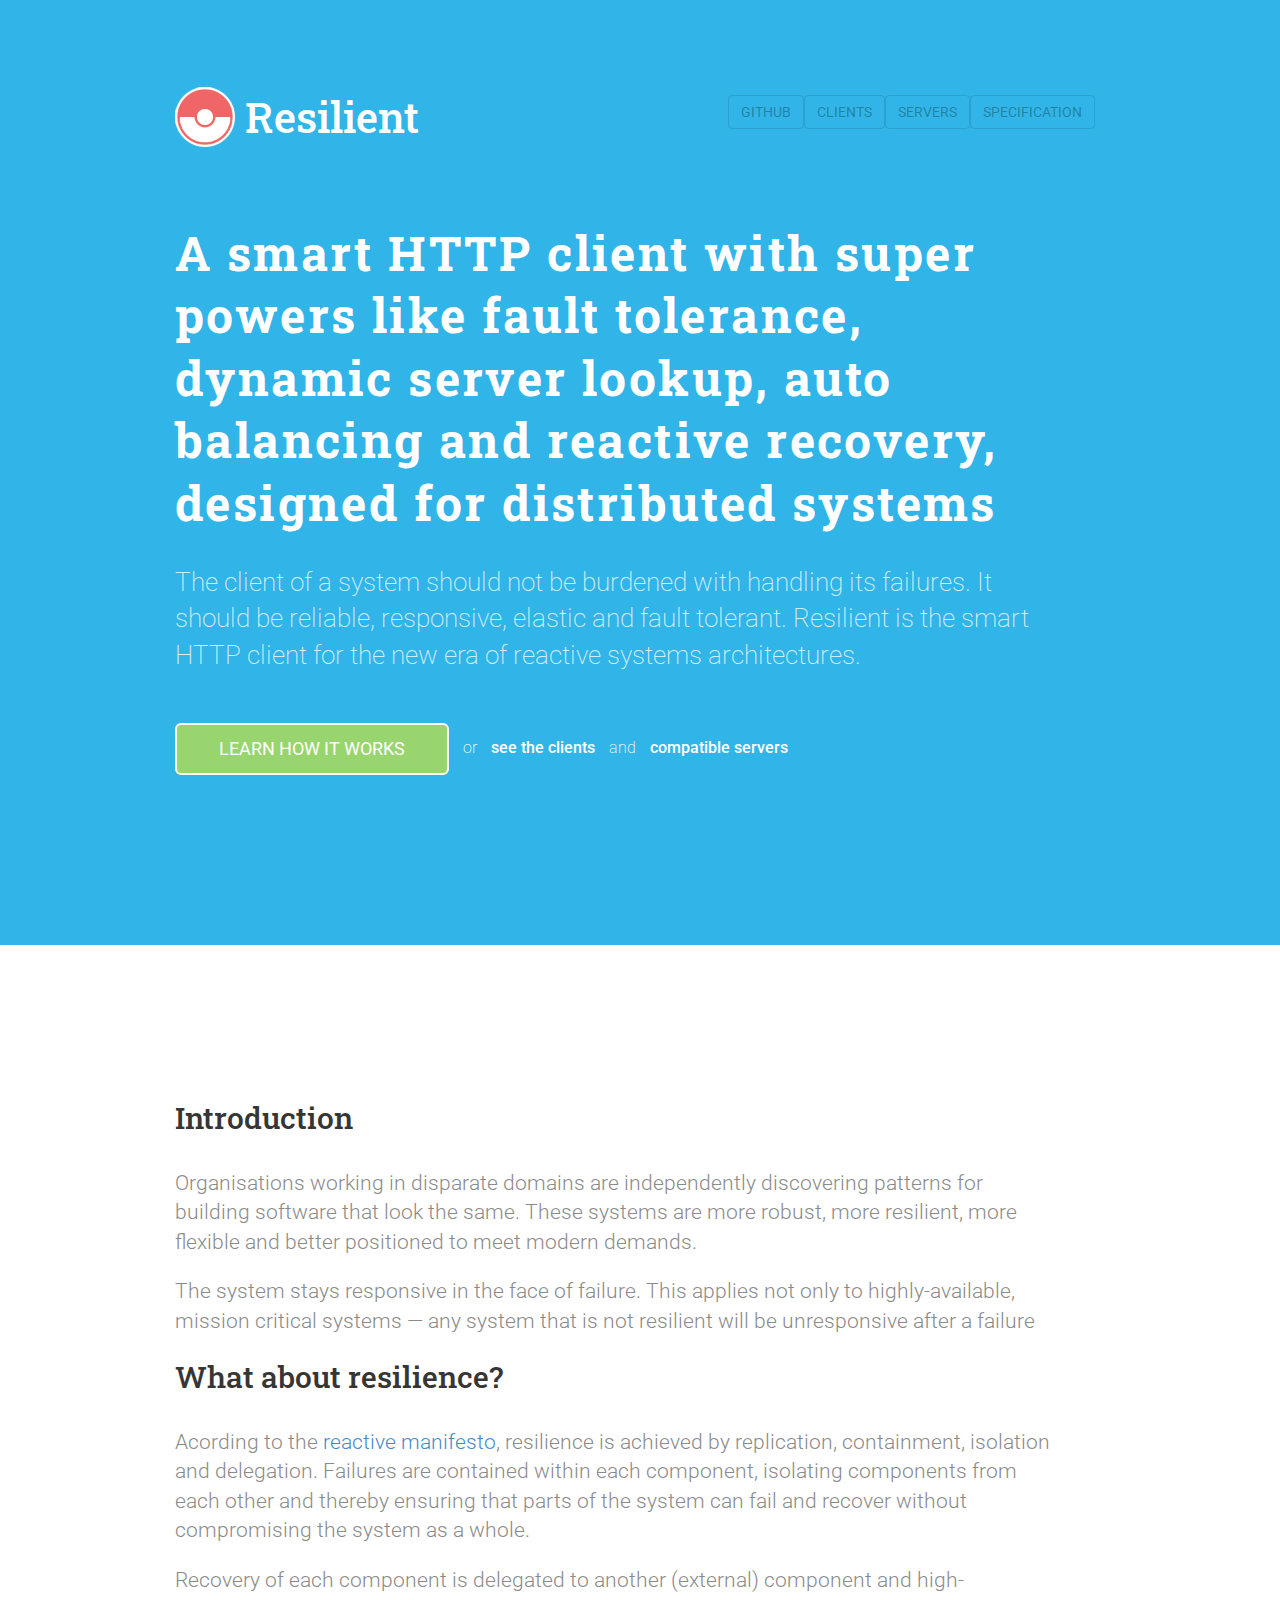
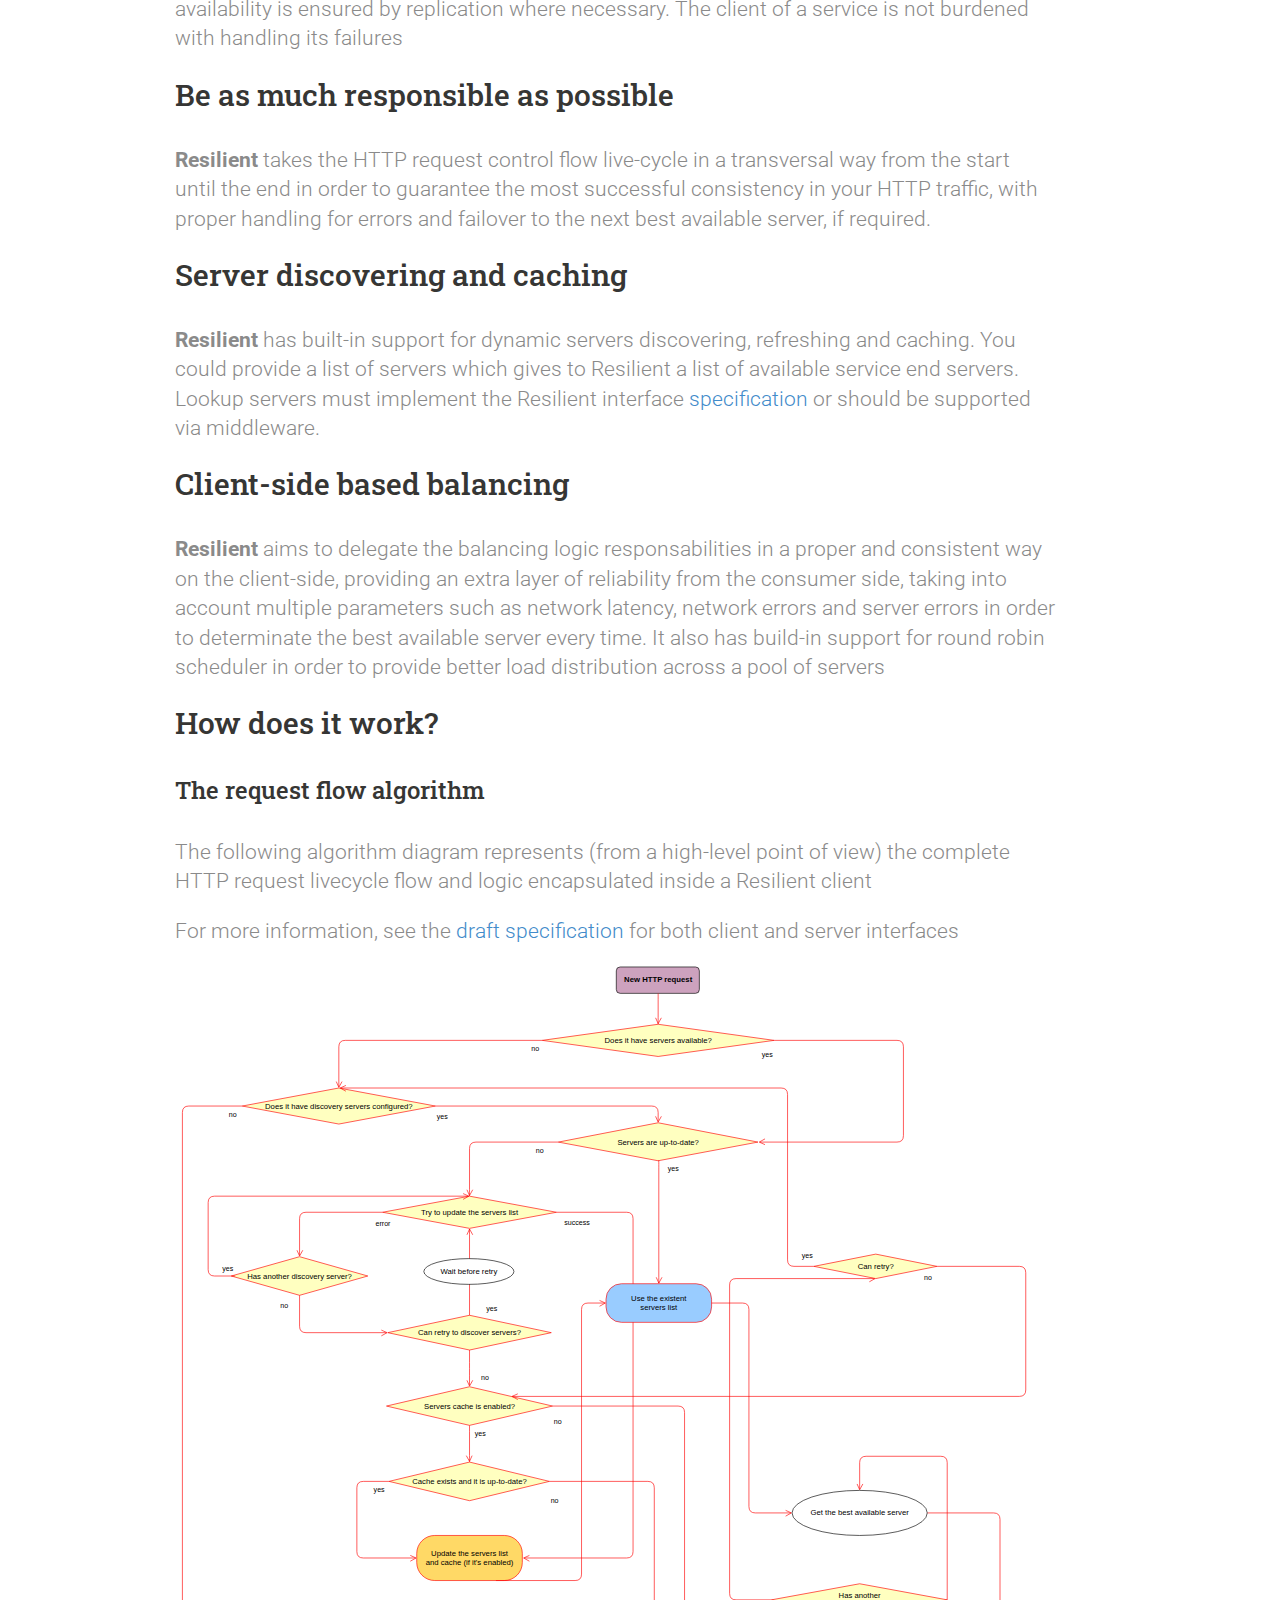
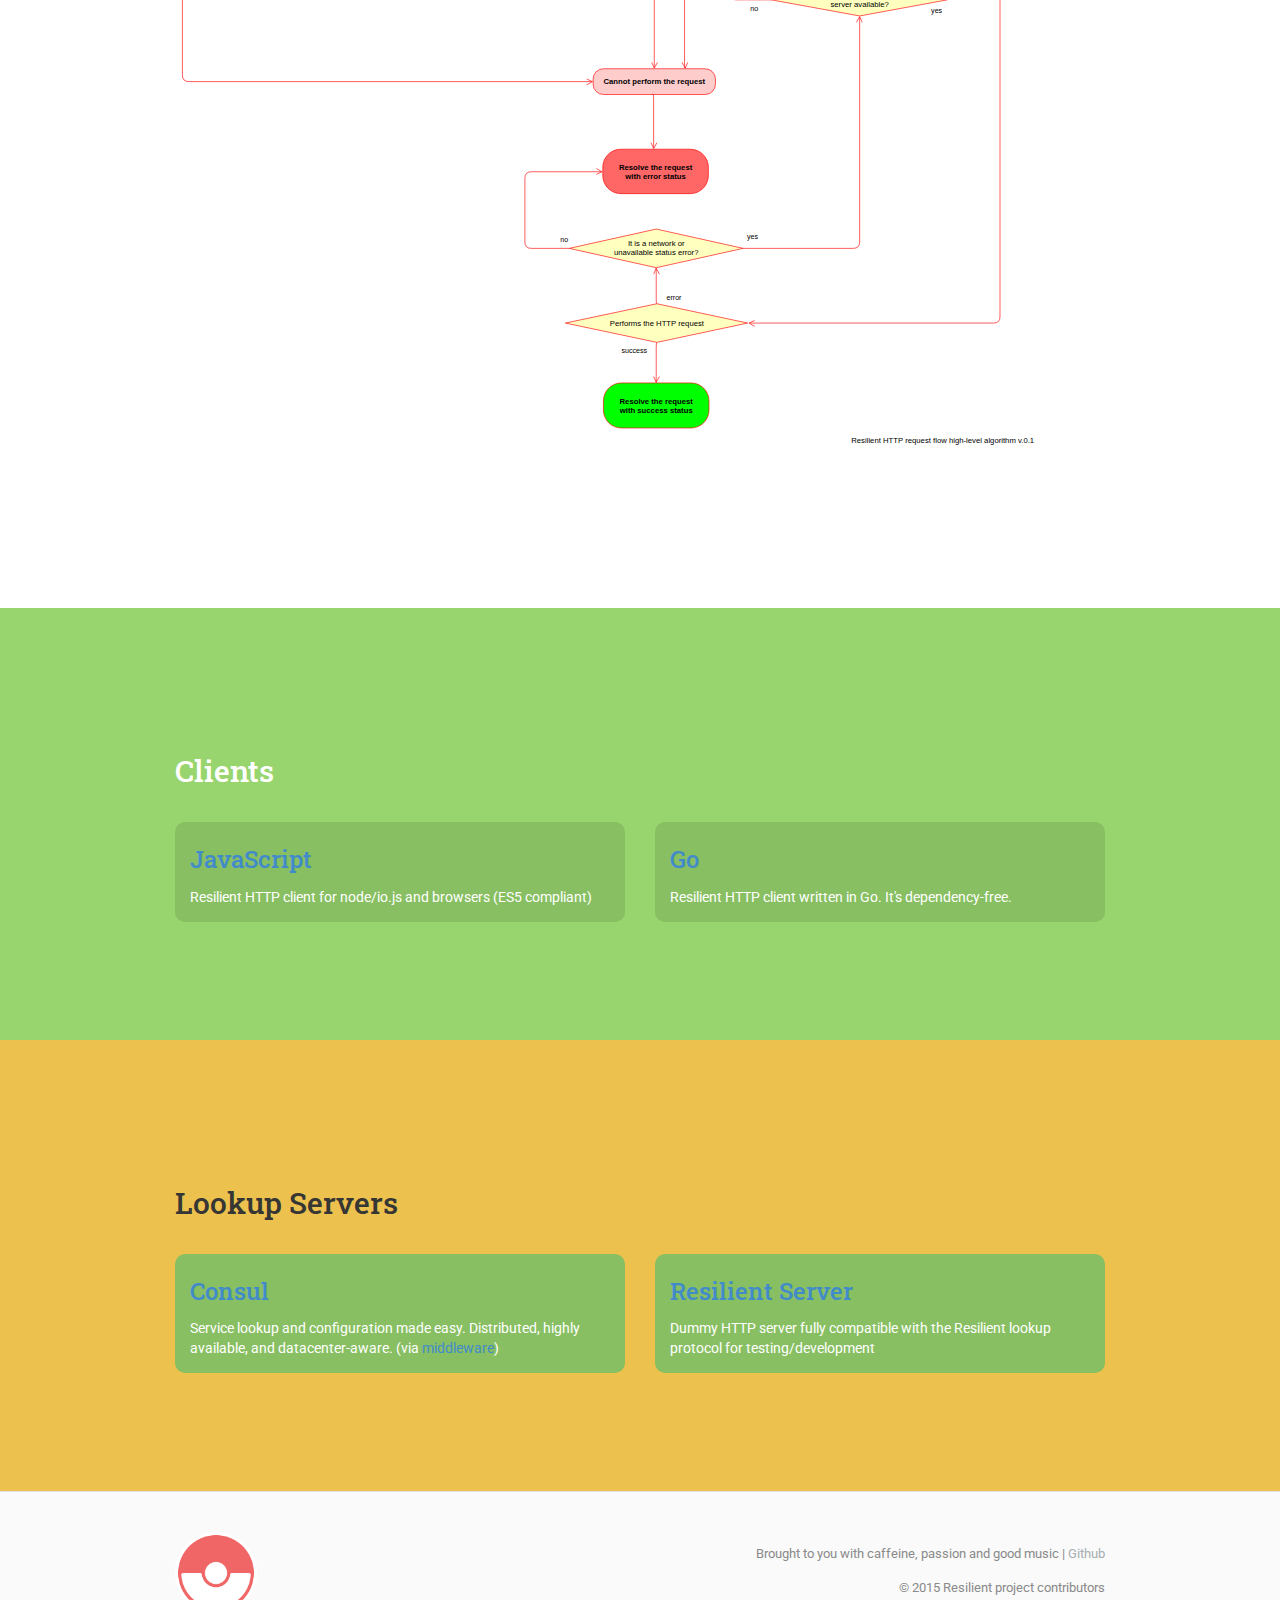
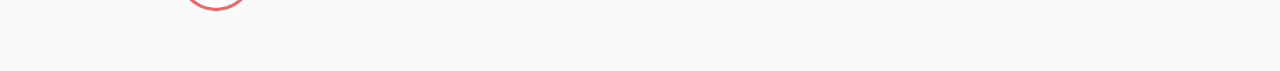
==== index.html @ d4c934bb "refactor(clients): description" ====
<!DOCTYPE html>
<html lang="en">
<head>
    <meta http-equiv="Content-Type" content="text/html; charset=UTF-8">
    <meta charset="utf-8">
    <meta name="viewport" content="width=device-width, initial-scale=1.0">
    <meta name="description" content="Poliglot, fault tolerant, balance and configurable HTTP client for distributed and reactive systems">
    <meta name="keywords" content="http, protocol, resilient, reactive, elastic, reactive, distributed, balanced, balancer">
    <meta name="robots" content="noindex, nofollow">
    <link rel="shortcut icon" href="images/favicon.ico" type="image/x-icon">
    <link rel="icon" href="images/favicon.ico" type="image/x-icon">
    <title>Resilient HTTP - The fault tolerant HTTP client for reactive systems</title>
    <link href="https://maxcdn.bootstrapcdn.com/bootstrap/3.2.0/css/bootstrap.min.css" rel="stylesheet">
    <link href="/styles/normalize.css" rel="stylesheet">
    <link href="/styles/custom.css" rel="stylesheet">
    <link href="/styles/main.css" rel="stylesheet" media="screen">
    <link href="http://netdna.bootstrapcdn.com/font-awesome/4.0.3/css/font-awesome.css" rel="stylesheet">
    <!--[if IE]>
    <meta http-equiv='X-UA-Compatible' content='IE=edge,chrome=1'>
    <![endif]-->
    <!--[if lt IE 9]><script src="https://oss.maxcdn.com/libs/html5shiv/3.7.0/html5shiv.js"></script><script src="https://oss.maxcdn.com/libs/respond.js/1.4.2/respond.min.js"></script><![endif]-->
    <script>
      (function(i,s,o,g,r,a,m){i['GoogleAnalyticsObject']=r;i[r]=i[r]||function(){
      (i[r].q=i[r].q||[]).push(arguments)},i[r].l=1*new Date();a=s.createElement(o),
      m=s.getElementsByTagName(o)[0];a.async=1;a.src=g;m.parentNode.insertBefore(a,m)
      })(window,document,'script','//www.google-analytics.com/analytics.js','ga');
      ga('create', 'UA-62540791-1', 'auto');
      ga('send', 'pageview');
    </script>
</head>
<body>
    <div class="navbar navbar-default navbar-static-top">
        <div class="container">
            <div>
                <h1><a class="navbar-brand navbar-logo navbar-left" href="/">Resilient</a></h1>
            </div>
            <div>
            <a class="btn navbar-btn navbar-btn-custom navbar-right" href="https://github.com/resilient-http/spec">Specification</a>
            <a class="btn navbar-btn navbar-btn-custom navbar-right" href="#servers">Servers</a>
            <a class="btn navbar-btn navbar-btn-custom navbar-right" href="#clients">Clients</a>
            <a class="btn navbar-btn navbar-btn-custom navbar-right" href="https://github.com/resilient-http">Github</a>
        </div>
    </div>
    <div class="jumbotron">
        <div class="container">
            <div class="row">
                <div class="col-lg-12">
                    <div class="jumbotron-content" style="opacity: 1;">
                        <h1 style="top: 1px;">A smart HTTP client with super powers like fault tolerance, dynamic server lookup, auto balancing and reactive recovery, designed for distributed systems</h1>
                        <p class="lead">
                            The client of a system should not be burdened with handling its failures.
                            It should be reliable, responsive, elastic and fault tolerant. 
                            Resilient is the smart HTTP client for the new era of reactive systems architectures.
                        </p>
                        <p>
                            <a class="btn btn-custom btn-lg" href="#introduction" role="button">Learn how it works</a>
                            <span class="invite-me-cta">or <a href="#clients">see the clients</a></span>
                            <span class="invite-me-cta">and <a href="#servers">compatible servers</a>
                            </span>
                        </p>
                    </div>
                </div>
            </div>
        </div>
    </div>
    <div id="about">
        <div class="container" id="introduction">
            <h2 class="headline">Introduction</h2>
            <p class="lead lead-custom">Organisations working in disparate domains are independently discovering patterns
            for building software that look the same.
            These systems are more robust, more resilient, more flexible and better positioned to meet modern demands.
            </p>
            <p class="lead lead-custom">The system stays responsive in the face of failure.
            This applies not only to highly-available, mission critical systems — any system that is not resilient will be unresponsive after a failure</p>

            <h2 class="headline">What about resilience?</h2>
            <p class="lead lead-custom">
                Acording to the <a href="http://reactivemanifesto.org">reactive manifesto</a>, resilience is achieved by replication, containment, isolation and delegation. 
                Failures are contained within each component, isolating components from each other
                and thereby ensuring that parts of the system can fail and recover without
                compromising the system as a whole.
            </p>
            <p class="lead lead-custom">
                Recovery of each component is delegated to another (external)
                component and high-availability is ensured by replication where necessary.
                The client of a service is not burdened with handling its failures
            </p>            

            <h2 class="headline">Be as much responsible as possible</h2>
            <p class="lead lead-custom">
                <b>Resilient</b> takes the HTTP request control flow live-cycle in a transversal way 
                from the start until the end in order to guarantee the most successful
                consistency in your HTTP traffic, with proper handling for errors 
                and failover to the next best available server, if required.
            </p>

            <h2 class="headline">Server discovering and caching</h2>
            <p class="lead lead-custom">
                <b>Resilient</b> has built-in support for dynamic servers discovering, refreshing and caching.
                You could provide a list of servers which gives to Resilient a list of available service end servers.
                Lookup servers must implement the Resilient interface <a href="https://github.com/resilient-http/spec">specification</a>
                or should be supported via middleware.
            </p>

            <h2 class="headline">Client-side based balancing</h2>
            <p class="lead lead-custom">
                <b>Resilient</b> aims to delegate the balancing logic responsabilities 
                in a proper and consistent way on the client-side, providing an extra layer of reliability 
                from the consumer side, taking into account multiple parameters such as network latency, network errors and server errors 
                in order to determinate the best available server every time. It also has build-in support
                for round robin scheduler in order to provide better load distribution across a pool of servers
            </p>
    
            <!--
            <h2 class="headline">Polyglot</h2>
            <p class="lead lead-custom">
                <b>Resilient</b> wants to become a multi-language HTTP client.
                There are plans to port the JavaScript client implementation to multiple languages such as Python, Ruby, Go, Clojure... in a near future, after the client specification have more madurity
            </p>
            -->
            
            <h2 class="headline">How does it work?</h2>
            
            <h3 class="headline">The request flow algorithm</h3>
            
            <p class="lead lead-custom">The following algorithm diagram represents (from a high-level point of view) the complete HTTP request livecycle flow and logic encapsulated inside a Resilient client</p>

            <p class="lead lead-custom">For more information, see the <a href="https://github.com/resilient-http/spec">draft specification</a> for both client and server interfaces</p>

   	        <a href="/images/algorithm.svg"><img src="/images/algorithm.svg" width="900" /></a>
        </div>
    </div>
    <div class="testimonial-wrap" id="clients">
        <div class="container">
            <h2 class="headline">Clients</h2>
            <!--<p class="lead lead-custom">A list of Resilient multilanguage clients</p>-->
            <div class="row">
                <div class="col-sm-6 testimonial">
                    <div class="quote">
                        <h3><a href="https://github.com/resilient-http/resilient.js">JavaScript</a></h3>
                        <p>Resilient HTTP client for node/io.js and browsers (ES5 compliant)</p>
                    </div>
                </div>
                <div class="col-sm-6 testimonial">
                    <div class="quote">
                        <h3><a href="https://github.com/resilient-http/resilient.go">Go</a></h3>
                        <p>Resilient HTTP client written in Go. It's dependency-free.</p>
                    </div>
                </div>
            </div>
        </div>
    </div>
    <div class="servers-wrap" id="servers">
        <div id="" class="container">
            <h2 class="headline">Lookup Servers</h2>
            <div class="row">
                <div class="col-lg-6 testimonial">
                    <div class="quote">
                        <h3><a href="https://consul.io/">Consul</a></h3>
                        <p>Service lookup and configuration made easy. Distributed, highly available, and datacenter-aware.
                        (via <a href="https://github.com/h2non/resilient-consul">middleware</a>)</p>
                    </div>
                </div>
                <div class="col-lg-6 testimonial">
                    <div class="quote">
                        <h3><a href="https://github.com/h2non/resilient-server/">Resilient Server</a></h3>
                        <p>Dummy HTTP server fully compatible with the Resilient lookup protocol for testing/development</p>
                    </div>
                </div>
            </div>
        </div>
    </div>
    
    <div class="footer">
        <div class="container">
            <div class="row">
                <div class="col-sm-5">
                    <img class="footer-logo" src="/images/logo.png" alt="logo">
                </div>
                <div class="col-sm-6 col-sm-offset-1 col-md-offset-1">
                    <ul class="link-list" class="pull-right">
                        <li class="heading"></li>
                        <li>
                            <p class="pull-right">Brought to you with caffeine, passion and good music |
                            <a href="https://github.com/resilient-http" class="pull-right"><i class="fa fa-lg"></i> Github</a></p>
                        </li>
                        <li>
                            <p class="pull-right">© 2015 Resilient project contributors</p>
                        </li>
                    </ul>
                </div>
            </div>
        </div>
    </div>
    <script src="/scripts/jquery.min.js"></script>
    <script src="/scripts/jquery.localScroll.min.js"></script>
    <script src="/scripts/jquery.scrollTo.min.js"></script>
    <script src="/scripts/bootstrap.min.js"></script>
    <script src="/scripts/custom.js"></script>
</body>
</html>
---- styles/custom.css ----
*, *:before, *:after {
    -webkit-box-sizing: border-box;
    -moz-box-sizing: border-box;
    box-sizing: border-box;
}
html {
    height: 100%;
}
body {
    position: relative;
    margin: 0;
    padding-bottom: 0px;
    min-height: 100%;
}
footer {
    position: fixed;
    right: 0;
    bottom: 0;
    left: 0;
    padding: 1rem;
    color: #fff;
    border-top: 1px solid rgba(0, 0, 0, .2);
    background-color: #98d56e;
    text-align: center;
}
footer.coral {
    background-color: #ffc525;
}
footer a {
    color: #fff;
}
footer a:hover, footer a:focus, footer a:active {
    color: inherit;
}
.small-text {
  font-size: 12px;
}
---- styles/main.css ----
@import url(http://fonts.googleapis.com/css?family=Roboto:400,400italic,300,300italic,500italic,500|Roboto+Slab);
h1, h2, h3, h4, h5, h6 {
    color: #363634;
    font-family: 'Roboto Slab', serif;
    line-height: 1.4
}
body, p {
    color: #8a8a8a;
    font-family: Roboto, sans-serif
}
.btn, a {
    -webkit-transition: all .5s ease;
    transition: all .5s ease
}
.btn:focus, a:focus {
    outline: thin dotted
}
.lead {
    font-weight: 300
}
.headline {
    margin-top: 0;
    margin-bottom: 30px
}
.btn-custom {
    background-color: #98d56e;
    box-shadow: none;
    color: #fff;
    text-transform: uppercase
}
.btn-custom:active, .btn-custom:hover {
    box-shadow: none;
    background-color: #88bf62;
    border: 2px solid #fff;
    color: #fff
}
.navbar-btn-custom {
    background-color: transparent;
    box-shadow: none;
    border: 1px solid rgba(0, 0, 0, .1);
    color: rgba(0, 0, 0, .3);
    text-transform: uppercase;
    margin-right: 10px;
}
.navbar-btn-custom:active, .navbar-btn-custom:hover {
    box-shadow: none;
    background-color: transparent;
    border: 1px solid #fff;
    color: #fff
}
.jumbotron, .navbar {
    background: #31b4e7
}
.navbar {
    border-width: 0;
    margin-bottom: 0;
    padding-top: 67px;
    padding-bottom: 0px
}
.navbar-logo {
    width: 60px;
    height: 60px;
    margin-top: 0px;
    padding-left: 70px;
    padding-top: 20px;
    font-size: 42px;
    background: url(../images/logo-header.png) no-repeat;
}
.navbar a:focus, .navbar a:hover {
    text-decoration: none
}
.jumbotron {
    margin-bottom: 0;
    padding: 55px 0 155px
}
.headline, .jumbotron-content, .lead-custom {
    max-width: 880px
}
.jumbotron h1 {
    font-size: 48px;
    font-weight: 700;
    letter-spacing: .05em;
    line-height: 1.3;
    margin-bottom: 30px
}
.jumbotron .lead {
    color: rgba(255, 255, 255, .8);
    font-size: 26px;
    margin-bottom: 50px
}
.jumbotron p {
    color: #fff;
    font-size: 16px
}
.jumbotron .btn {
    border: 2px solid #fff;
    padding: 12px 42px
}
.invite-me-cta {
    padding-left: 10px
}
.invite-me-cta a {
    color: #fff;
    font-weight: 500;
    padding-left: 10px
}
#about {
    background-color: #fff;
    padding-top: 152px;
    padding-bottom: 152px
}
.features {
    margin-top: 30px
}
.features hr {
    width: 70%;
    border: 1px solid #ccc;
    clear: both;
    margin-right: 0;
    margin-left: 0
}
.feature {
    margin-top: 30px
}
.feature .fa {
    font-size: 40px;
    color: #ccc
}
.feature-one .fa {
    color: #31b4e7
}
.feature-two .fa {
    color: #ff864f
}
.feature-three .fa {
    color: #88bf62
}
.testimonial-wrap {
    padding-top: 142px;
    padding-bottom: 88px;
    background-color: #98d56e;
}
.servers-wrap {
    padding-top: 142px;
    padding-bottom: 88px;
    background-color: #EDC14E;
}
.testimonial-wrap .headline {
    color: #fff;
    margin-bottom: 30px
}
.quote {
  color: #fff;
  background: #88bf62;
  padding: 1px 15px 15px 15px;
  border-radius: 10px;
  margin-bottom: 30px;
}
.quote p {
    color: #fff;
    margin-bottom: 0
}
.cite {
    margin-left: 25px;
    margin-bottom: 80px
}
.cite .photo {
    background-color: #fff;
    border-radius: 100px;
    width: 60px;
    height: 60px;
    float: left;
    margin-right: 10px
}
.cite p {
    position: relative;
    top: 10px
}
.cite p:nth-child(2), .cite p:nth-child(3) {
    color: rgba(0, 0, 0, .3)
}
.cite p:nth-child(2) {
    font-size: 16px;
    font-weight: 600;
    font-family: 'Roboto Slab', serif;
    margin-bottom: 0
}
#invite-me {
    padding-top: 148px
}
.panel-signup {
    background-color: #f5f5f5;
    border-width: 0;
    -webkit-box-shadow: 0 1px 0 rgba(0, 0, 0, .15);
    box-shadow: 0 1px 0 rgba(0, 0, 0, .15);
    margin-top: 33px;
    margin-bottom: 0;
    padding: 52px;
    max-width: 620px
}
.panel-signup .panel-body {
    padding: 0;
    text-align: center
}
.panel-signup .panel-body h5 {
    margin-top: 0;
    margin-bottom: 30px;
    font-family: Roboto, sans-serif;
    font-size: 19px
}
.panel-signup .panel-body p {
    color: #9e9e97;
    font-size: 16px;
    font-style: italic;
    margin: 30px 0 0
}
.panel-signup .form-control:focus {
    border-color: #98d56e
}
.panel-signup .btn[type=submit], .panel-signup .form-control {
    max-width: 166px
}
.panel-signup .form-control {
    border-width: 2px;
    -webkit-box-shadow: none;
    -moz-box-shadow: none;
    box-shadow: none;
    margin-right: 10px
}
.panel-signup .btn[type=submit] {
    height: 46px
}
.panel-signup .btn-custom:active, .panel-signup .btn-custom:hover {
    border: 1px solid #88bf62
}
.footer {
    background-color: #fafafa;
    margin-top: 0px;
    padding-top: 40px;
    padding-bottom: 45px;
    border-top: 1px solid #e3e3e3;
    font-size: .95em
}
.footer a {
    color: #a6afb2
}
.footer a:hover {
    color: #969596;
    text-decoration: none
}
.link-list {
    list-style-type: none;
    line-height: 1.8;
    margin: 0 0 25px;
    padding: 0
}
.link-list .heading {
    font-weight: 700;
    margin-bottom: 10px
}
.link-list li {
    margin-bottom: 3px
}
.copyright {
    opacity: .8;
    font-size: .9em
}
.footer-logo {
    width: 82px;
    margin: -.05em 0 .95em 0
}
@media (min-width: 768px) {
    .navbar>.container .navbar-brand, .navbar>.container-fluid .navbar-brand {
        margin-left: 0
    }
}
@media (min-width: 768px) and (max-width: 768px) {
    .panel-signup .form-group {
        width: 33.3333%
    }
}
@media (max-width: 768px) {
    .navbar-right {
        float: right!important
    }
    .jumbotron {
        padding: 5px 0 80px
    }
    .jumbotron h1 {
        font-size: 32px;
        margin-bottom: 30px
    }
    .jumbotron .lead {
        font-size: 21px
    }
    .jumbotron p {
        font-size: 14px
    }
    .jumbotron .btn {
        padding: 9px 21px;
        font-size: 14px
    }
    .headline {
        font-size: 21px
    }
    #about {
        padding-top: 80px;
        padding-bottom: 80px
    }
    .testimonial-wrap {
        padding-top: 80px;
        padding-bottom: 10px
    }
    .cite .photo {
        width: 40px;
        height: 40px
    }
    .cite p {
        top: 0
    }
    .cite p:nth-child(2) {
        font-weight: 400
    }
    .cite p:nth-child(2), .cite p:nth-child(3) {
        font-size: 14px
    }
    #invite-me {
        padding-top: 80px
    }
    .panel-signup {
        margin-top: 33px;
        padding: 22px
    }
    .panel-signup .btn[type=submit], .panel-signup .form-control {
        max-width: 100%
    }
    .footer {
        margin-top: 80px
    }
}
@media (max-width: 480px) {
    .navbar {
        padding-top: 15px;
        padding-bottom: 15px
    }
    .jumbotron {
        padding: 5px 0 50px
    }
    .jumbotron h1 {
        font-size: 28px;
        margin-bottom: 25px
    }
    .jumbotron .lead {
        font-size: 17px;
        margin-bottom: 30px
    }
    .jumbotron .btn {
        padding: 9px;
        font-size: 14px
    }
    .headline {
        font-size: 21px;
        margin-bottom: 15px
    }
    #about {
        padding-top: 50px;
        padding-bottom: 50px
    }
    .features {
        margin-top: 0
    }
    .testimonial-wrap {
        padding-top: 50px;
        padding-bottom: 10px
    }
    .cite .photo {
        width: 40px;
        height: 40px
    }
    .cite p {
        top: 0
    }
    .cite p:nth-child(2) {
        font-weight: 400
    }
    .cite p:nth-child(2), .cite p:nth-child(3) {
        font-size: 14px
    }
    #invite-me {
        padding-top: 80px
    }
    .panel-signup {
        margin-top: 33px;
        padding: 22px
    }
    .panel-signup .btn[type=submit], .panel-signup .form-control {
        max-width: 100%
    }
    .footer {
        margin-top: 80px
    }
}
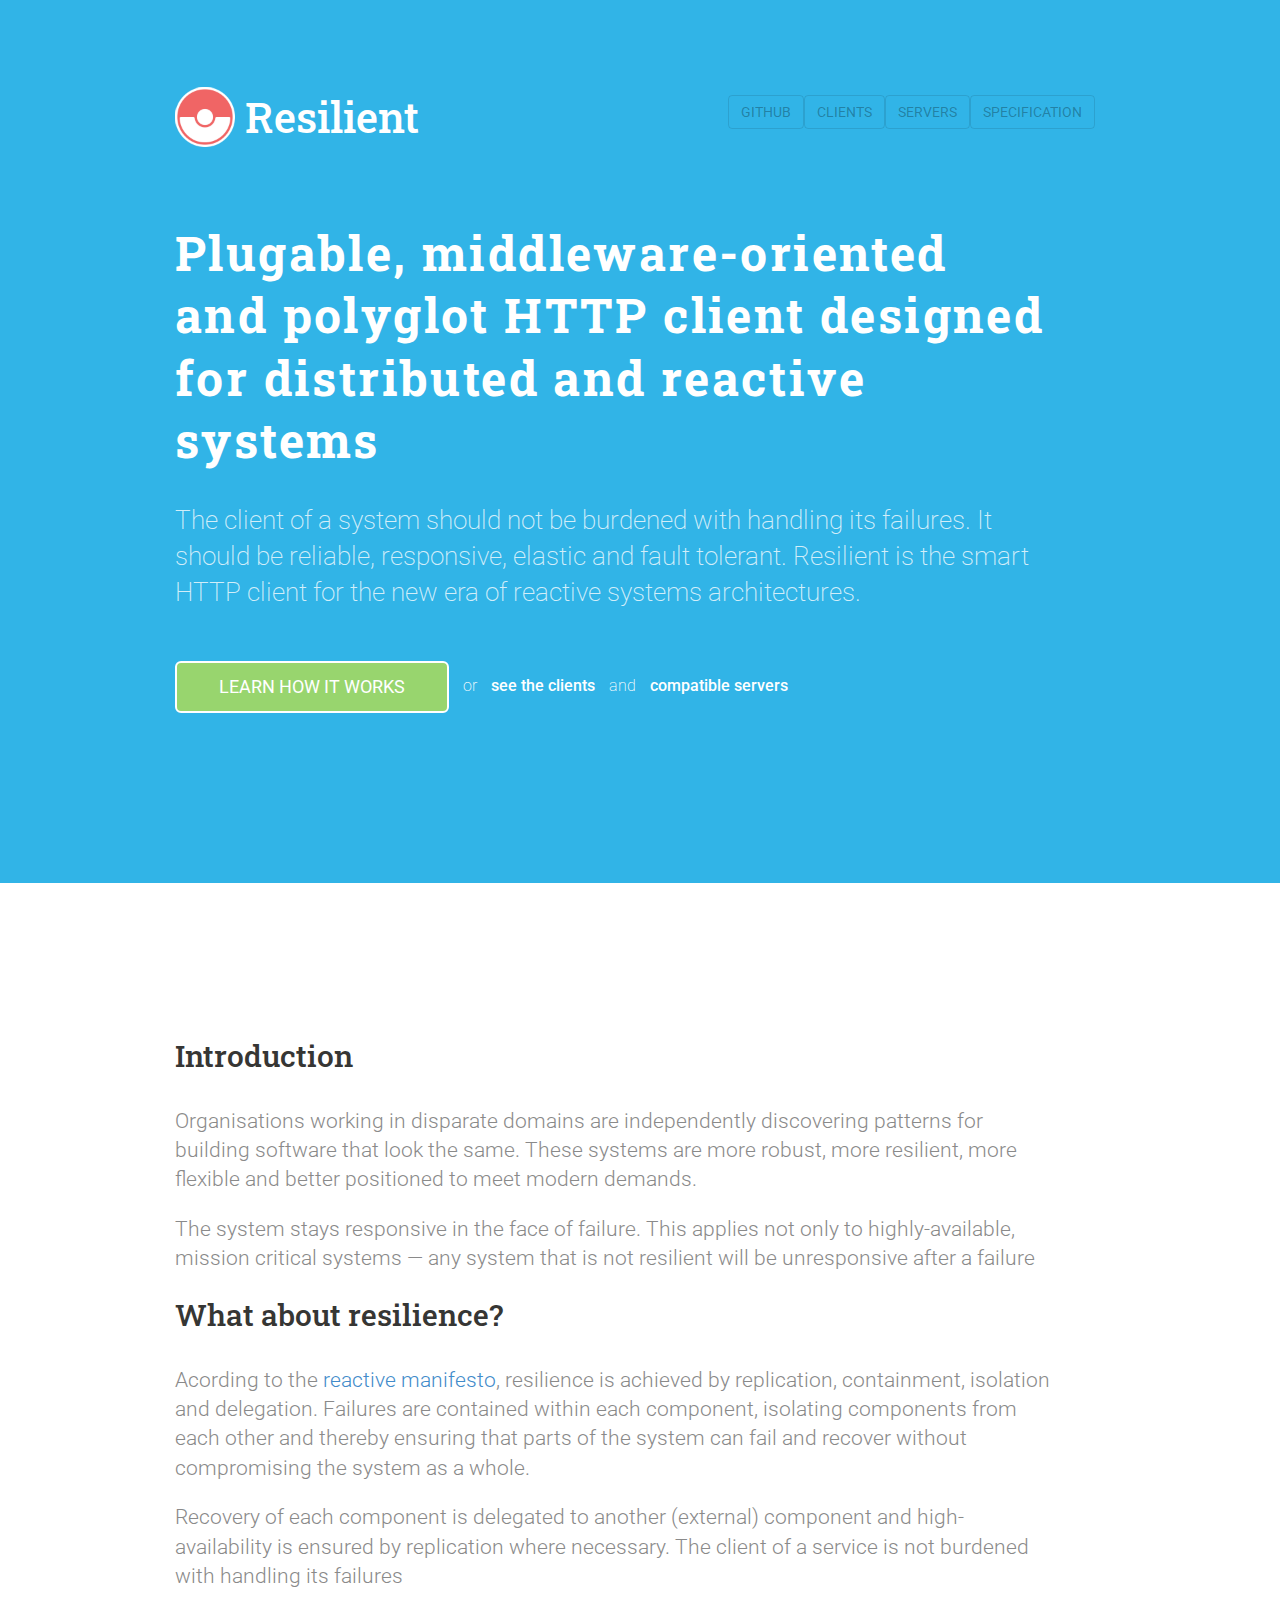
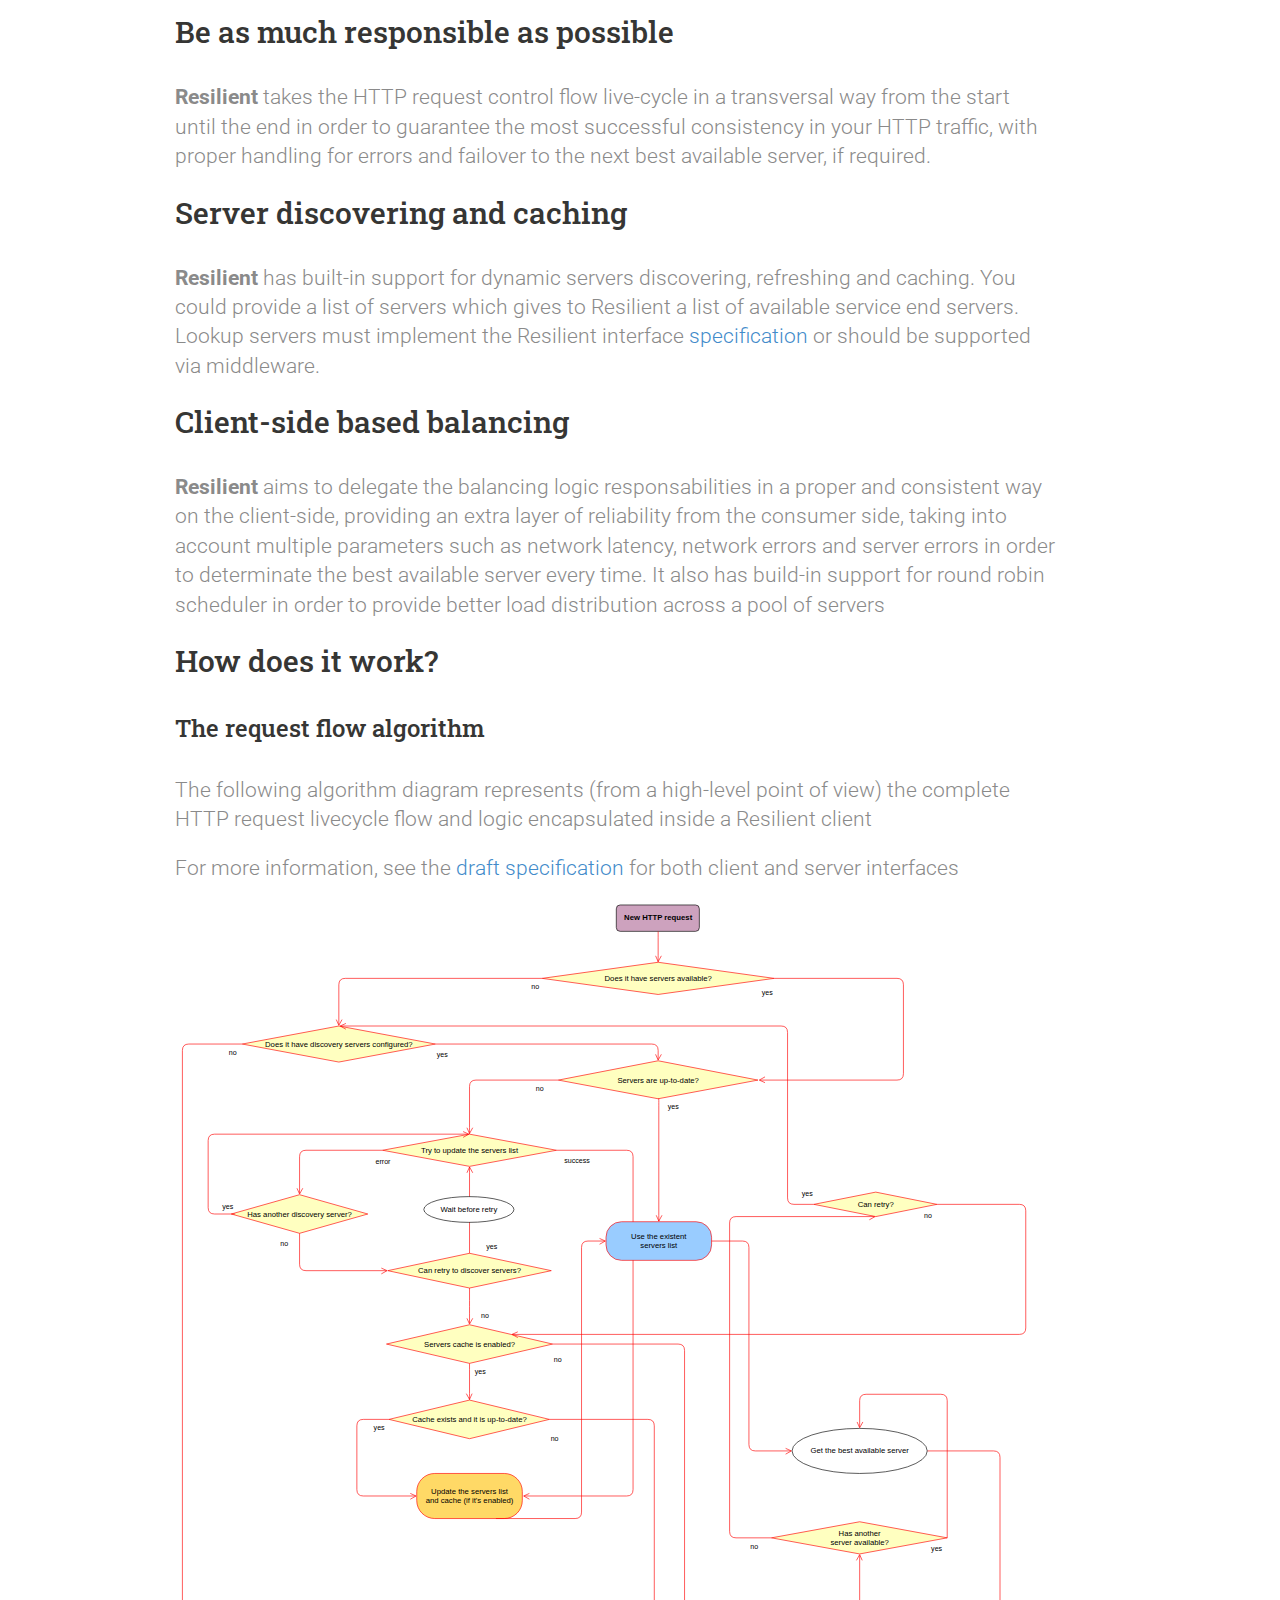
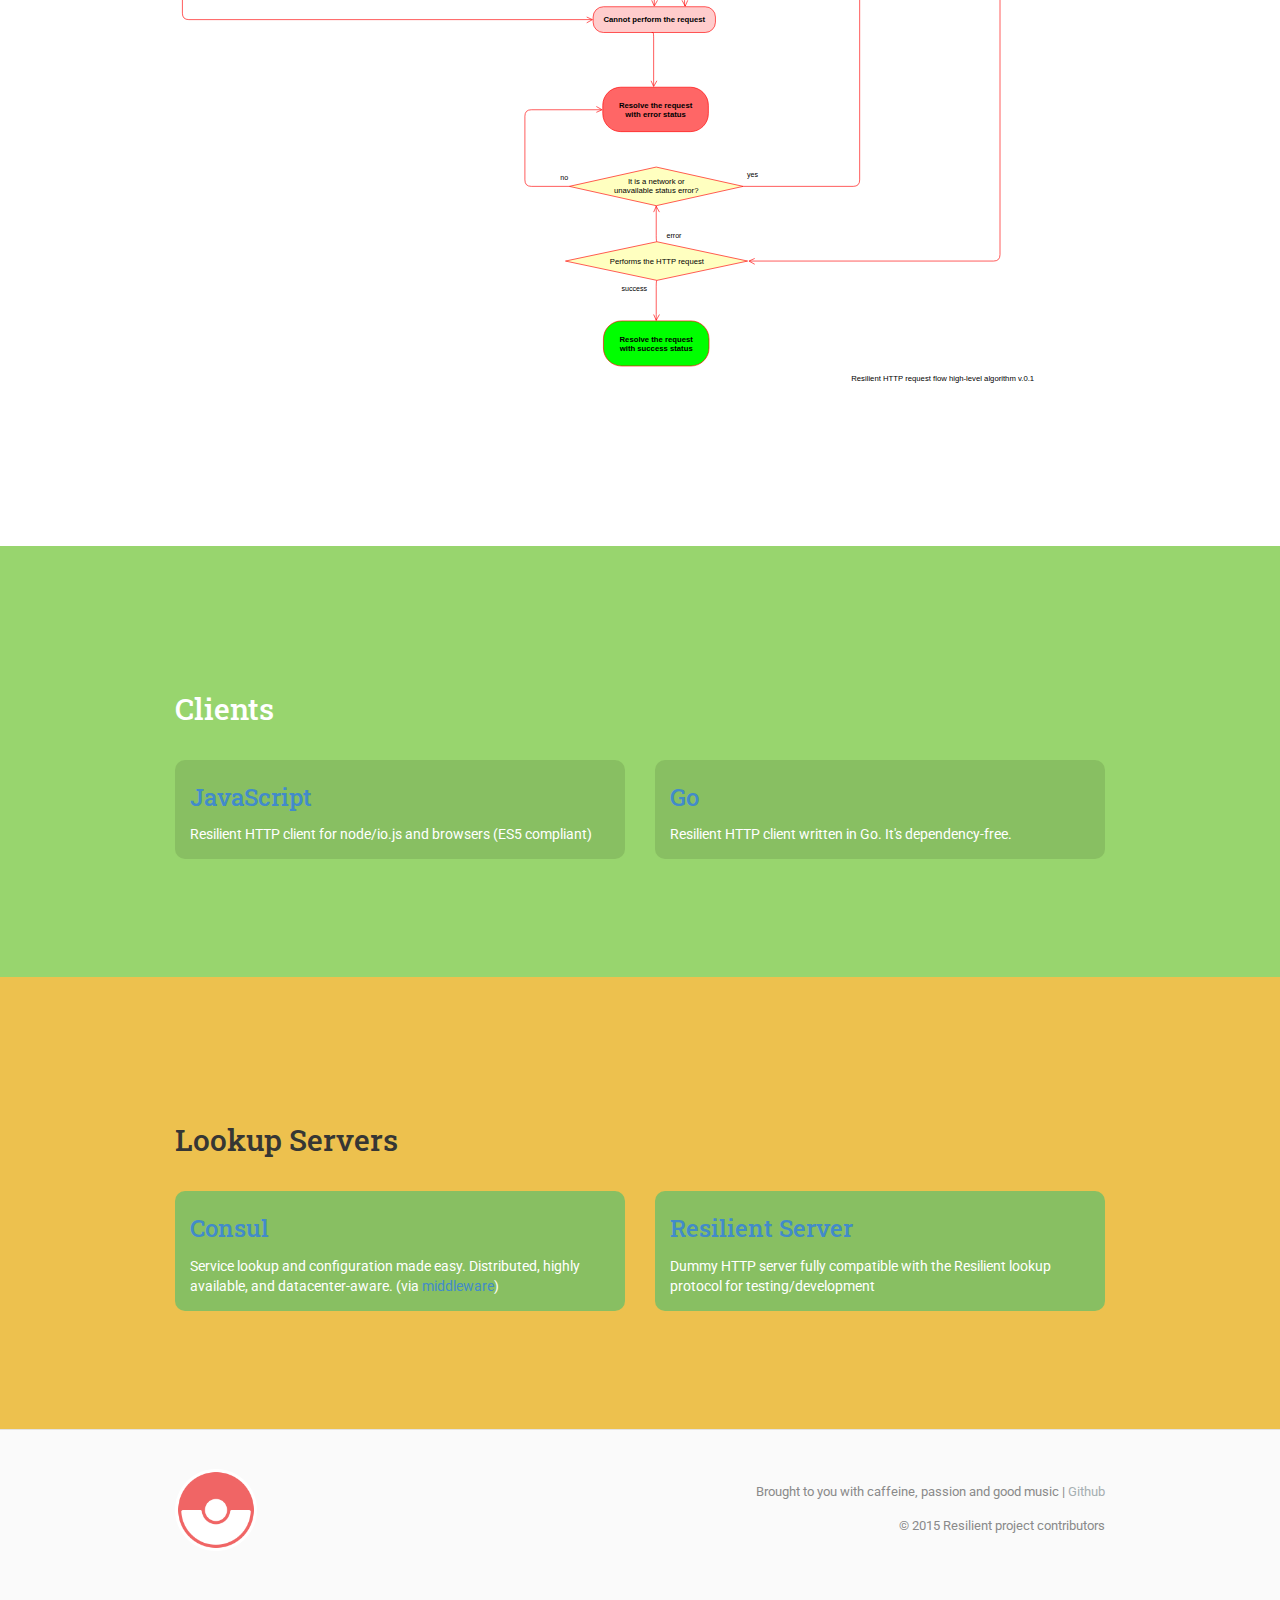
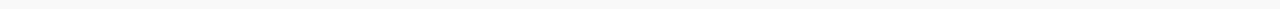
==== commit da5bcac1: "refactor(docs): description" ====
--- a/index.html
+++ b/index.html
@@ -46,7 +46,7 @@
             <div class="row">
                 <div class="col-lg-12">
                     <div class="jumbotron-content" style="opacity: 1;">
-                        <h1 style="top: 1px;">A smart HTTP client with super powers like fault tolerance, dynamic server lookup, auto balancing and reactive recovery, designed for distributed systems</h1>
+                        <h1 style="top: 1px;">Plugable, middleware-oriented and polyglot HTTP client designed for distributed and reactive systems</h1>
                         <p class="lead">
                             The client of a system should not be burdened with handling its failures.
                             It should be reliable, responsive, elastic and fault tolerant. 
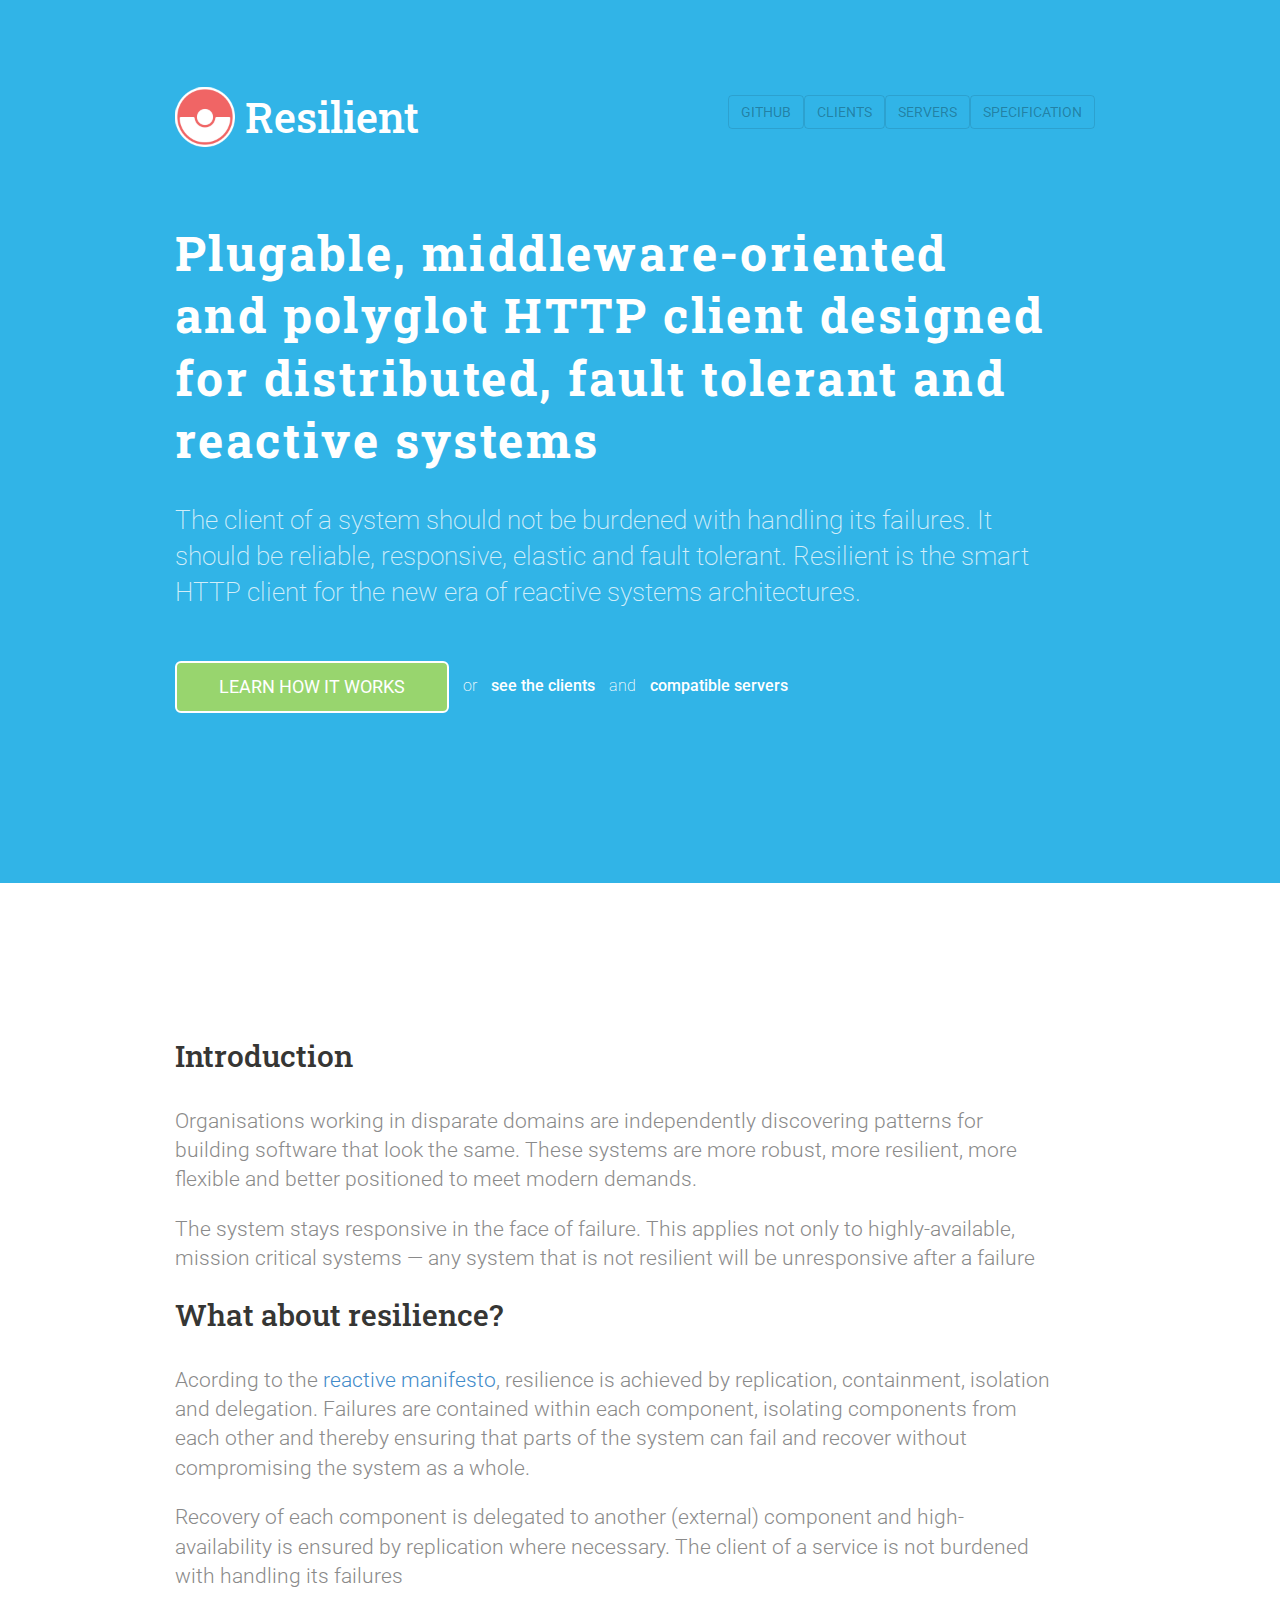
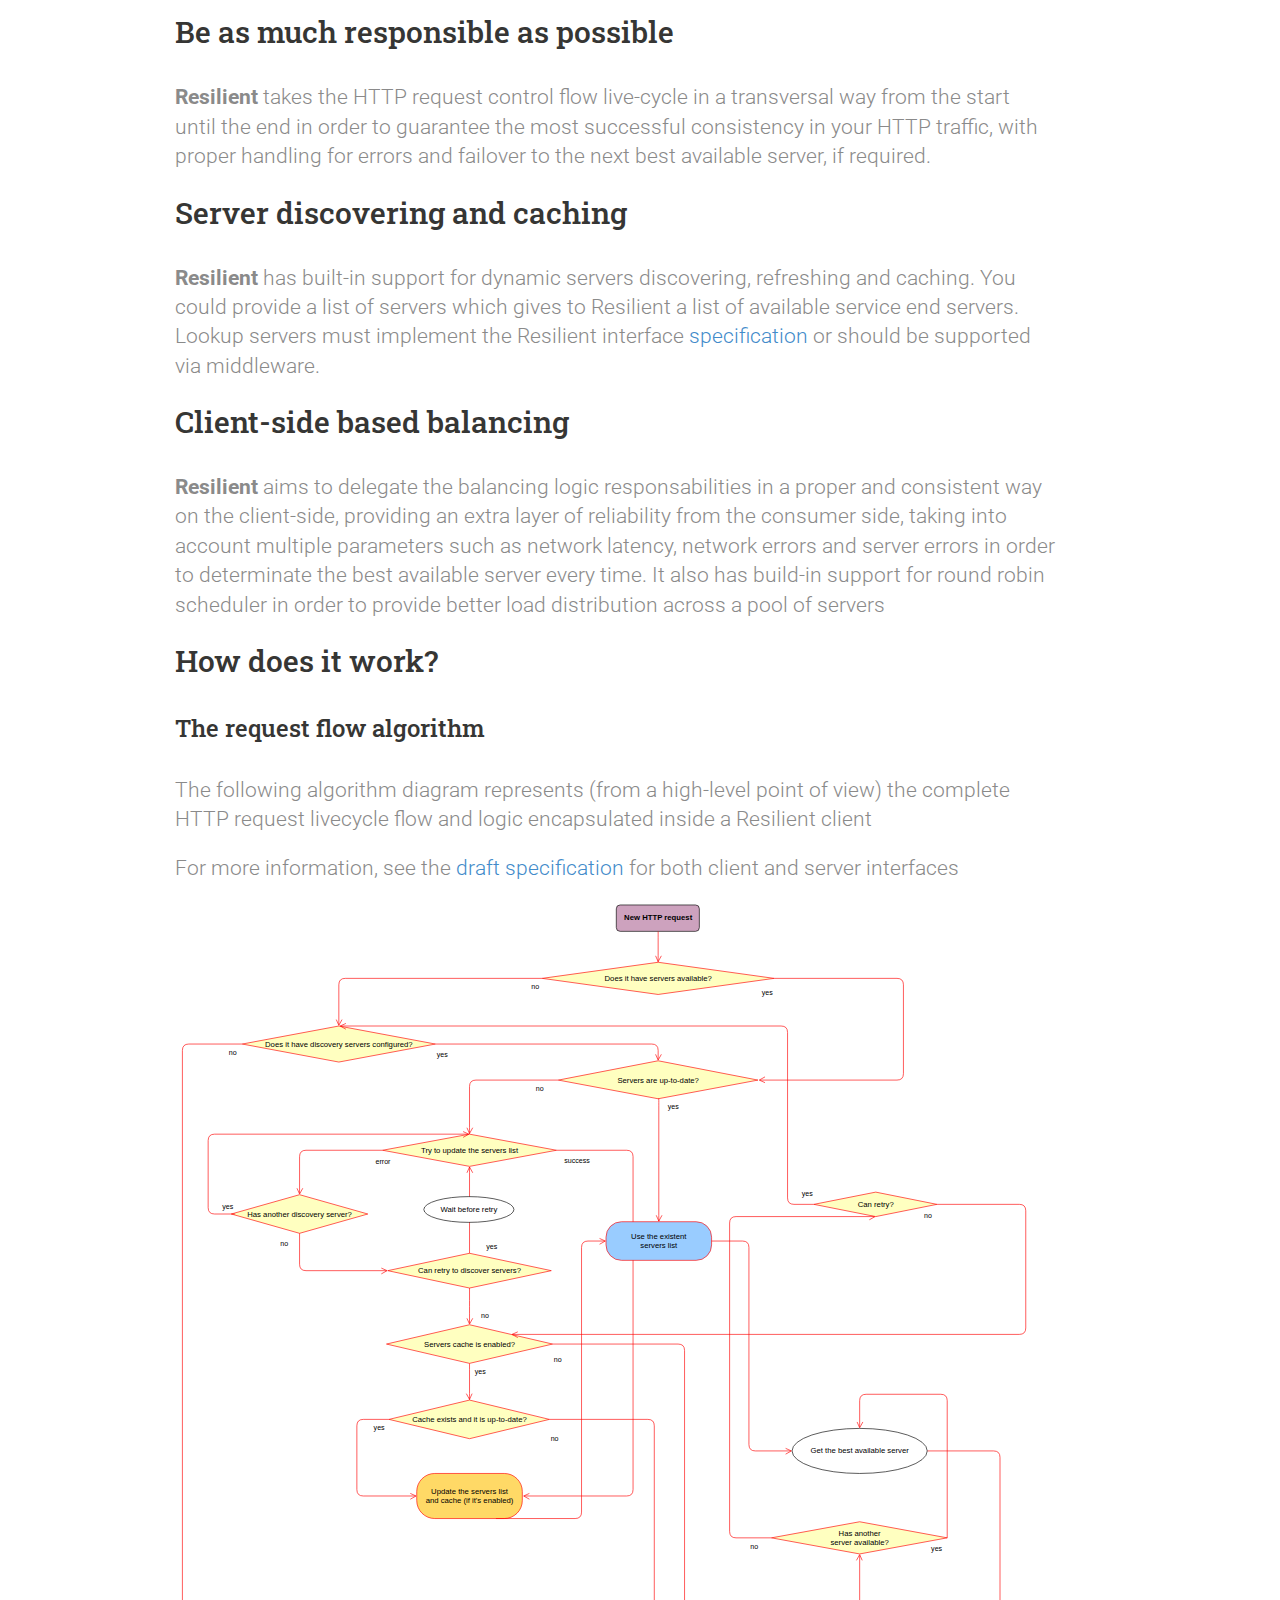
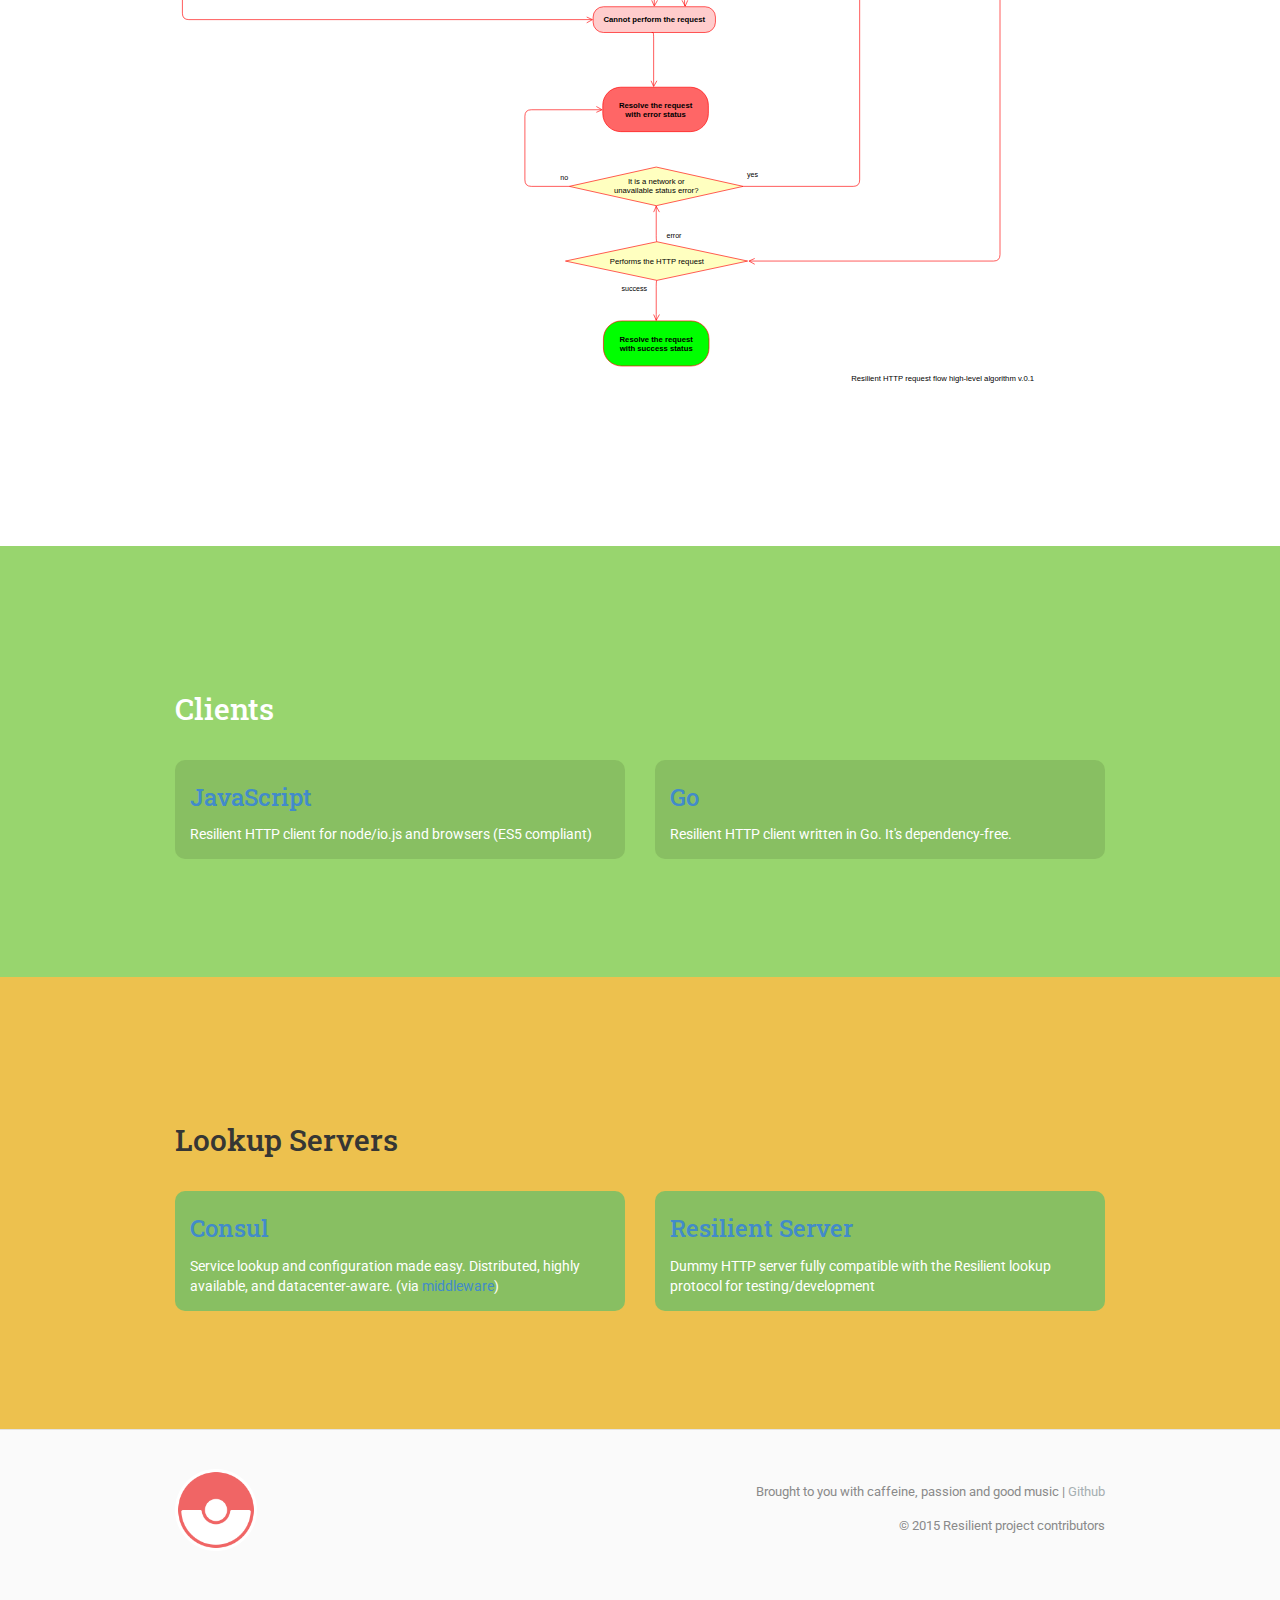
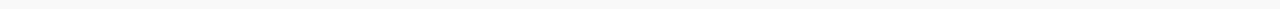
==== commit 8ebdb275: "refactor(docs): description" ====
--- a/index.html
+++ b/index.html
@@ -46,7 +46,7 @@
             <div class="row">
                 <div class="col-lg-12">
                     <div class="jumbotron-content" style="opacity: 1;">
-                        <h1 style="top: 1px;">Plugable, middleware-oriented and polyglot HTTP client designed for distributed and reactive systems</h1>
+                        <h1 style="top: 1px;">Plugable, middleware-oriented and polyglot HTTP client designed for distributed, fault tolerant and reactive systems</h1>
                         <p class="lead">
                             The client of a system should not be burdened with handling its failures.
                             It should be reliable, responsive, elastic and fault tolerant. 
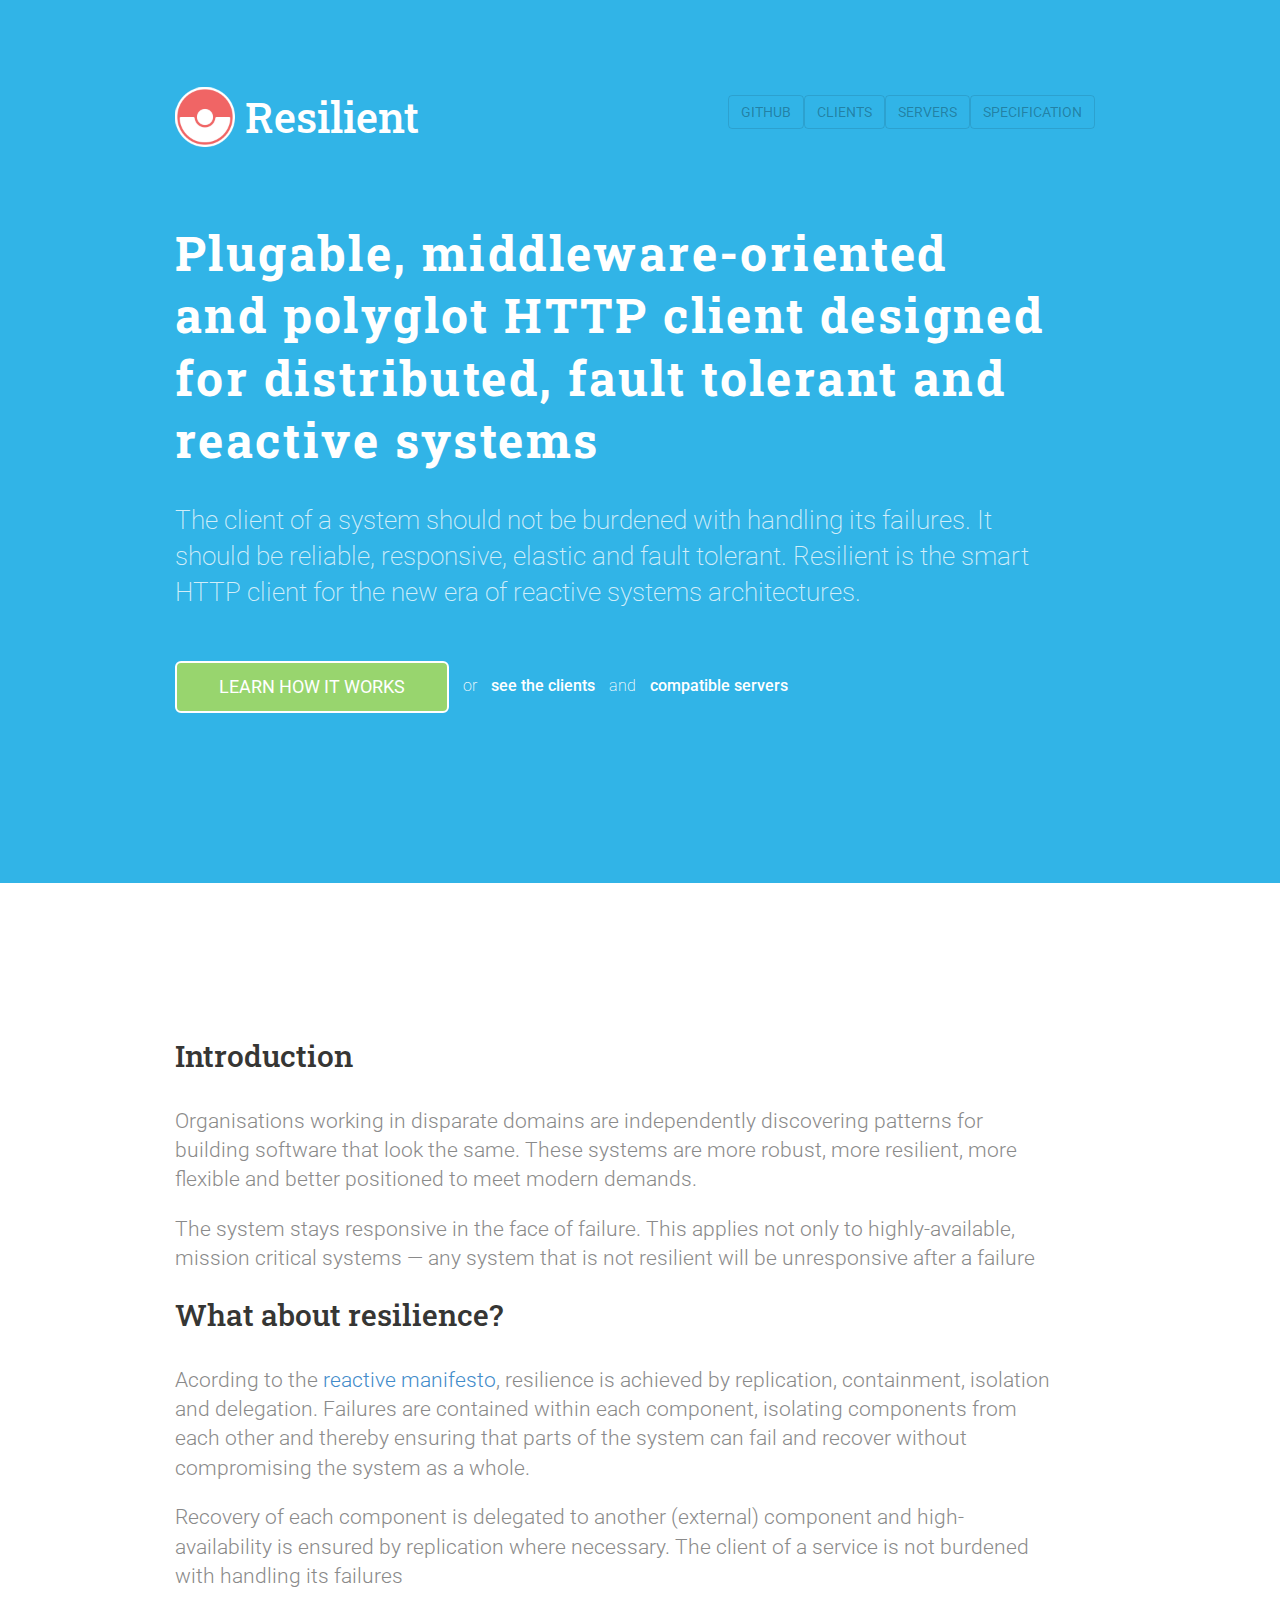
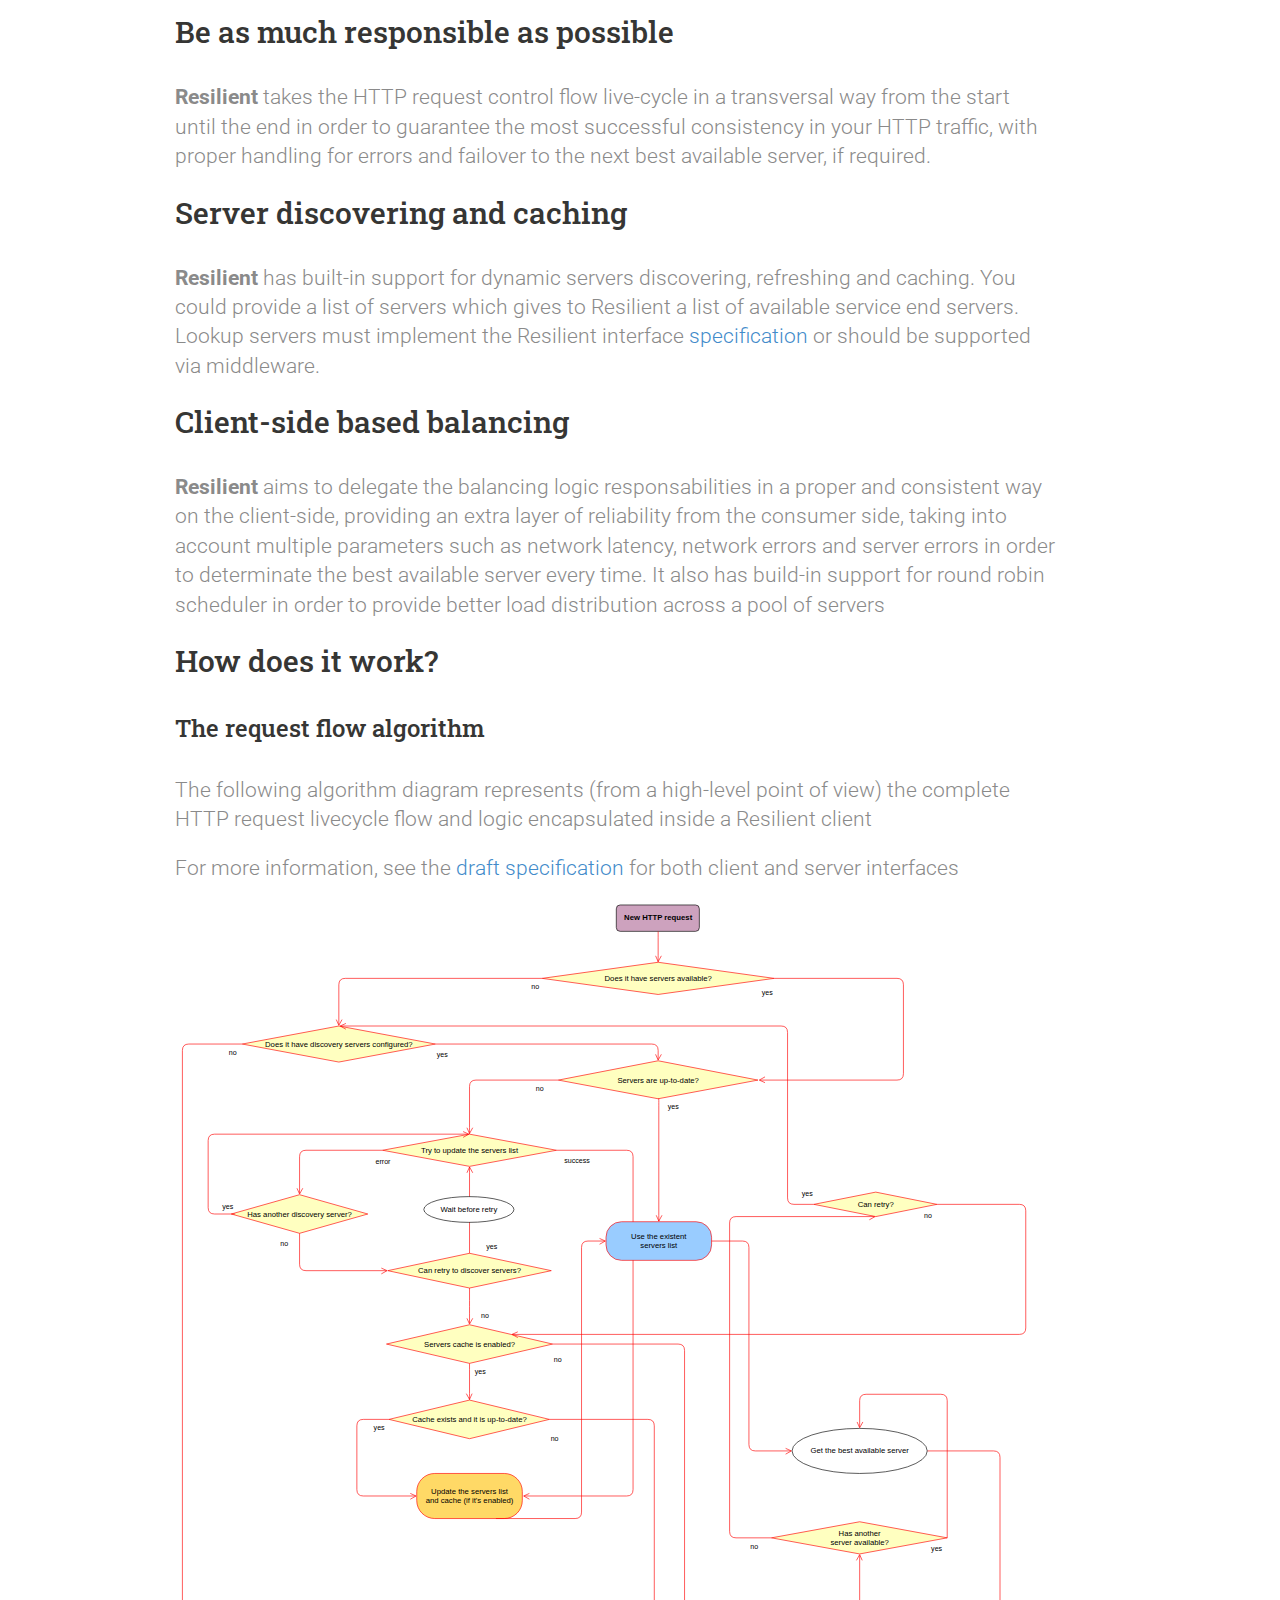
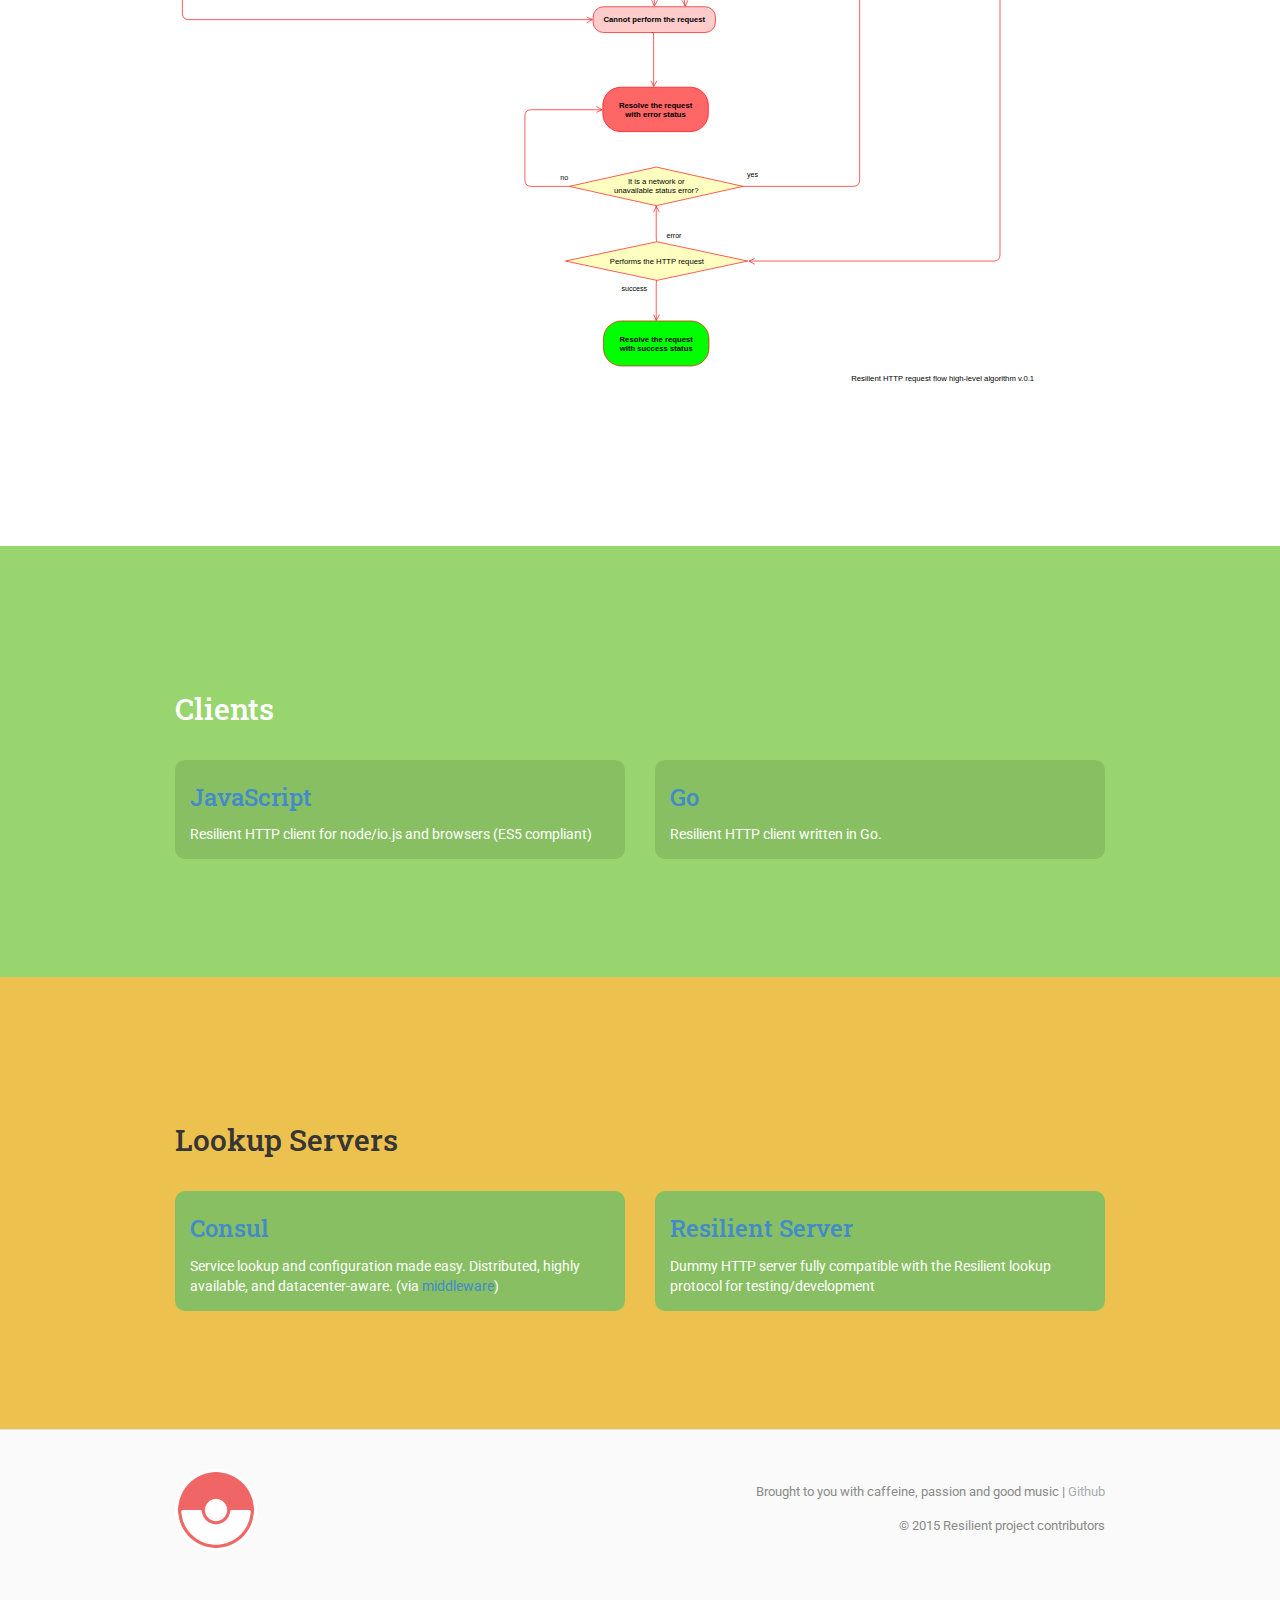
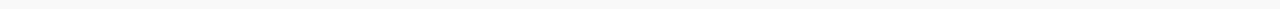
==== commit 9d48cbeb: "refactor: clients" ====
--- a/index.html
+++ b/index.html
@@ -144,7 +144,7 @@
                 <div class="col-sm-6 testimonial">
                     <div class="quote">
                         <h3><a href="https://github.com/resilient-http/resilient.go">Go</a></h3>
-                        <p>Resilient HTTP client written in Go. It's dependency-free.</p>
+                        <p>Resilient HTTP client written in Go.</p>
                     </div>
                 </div>
             </div>
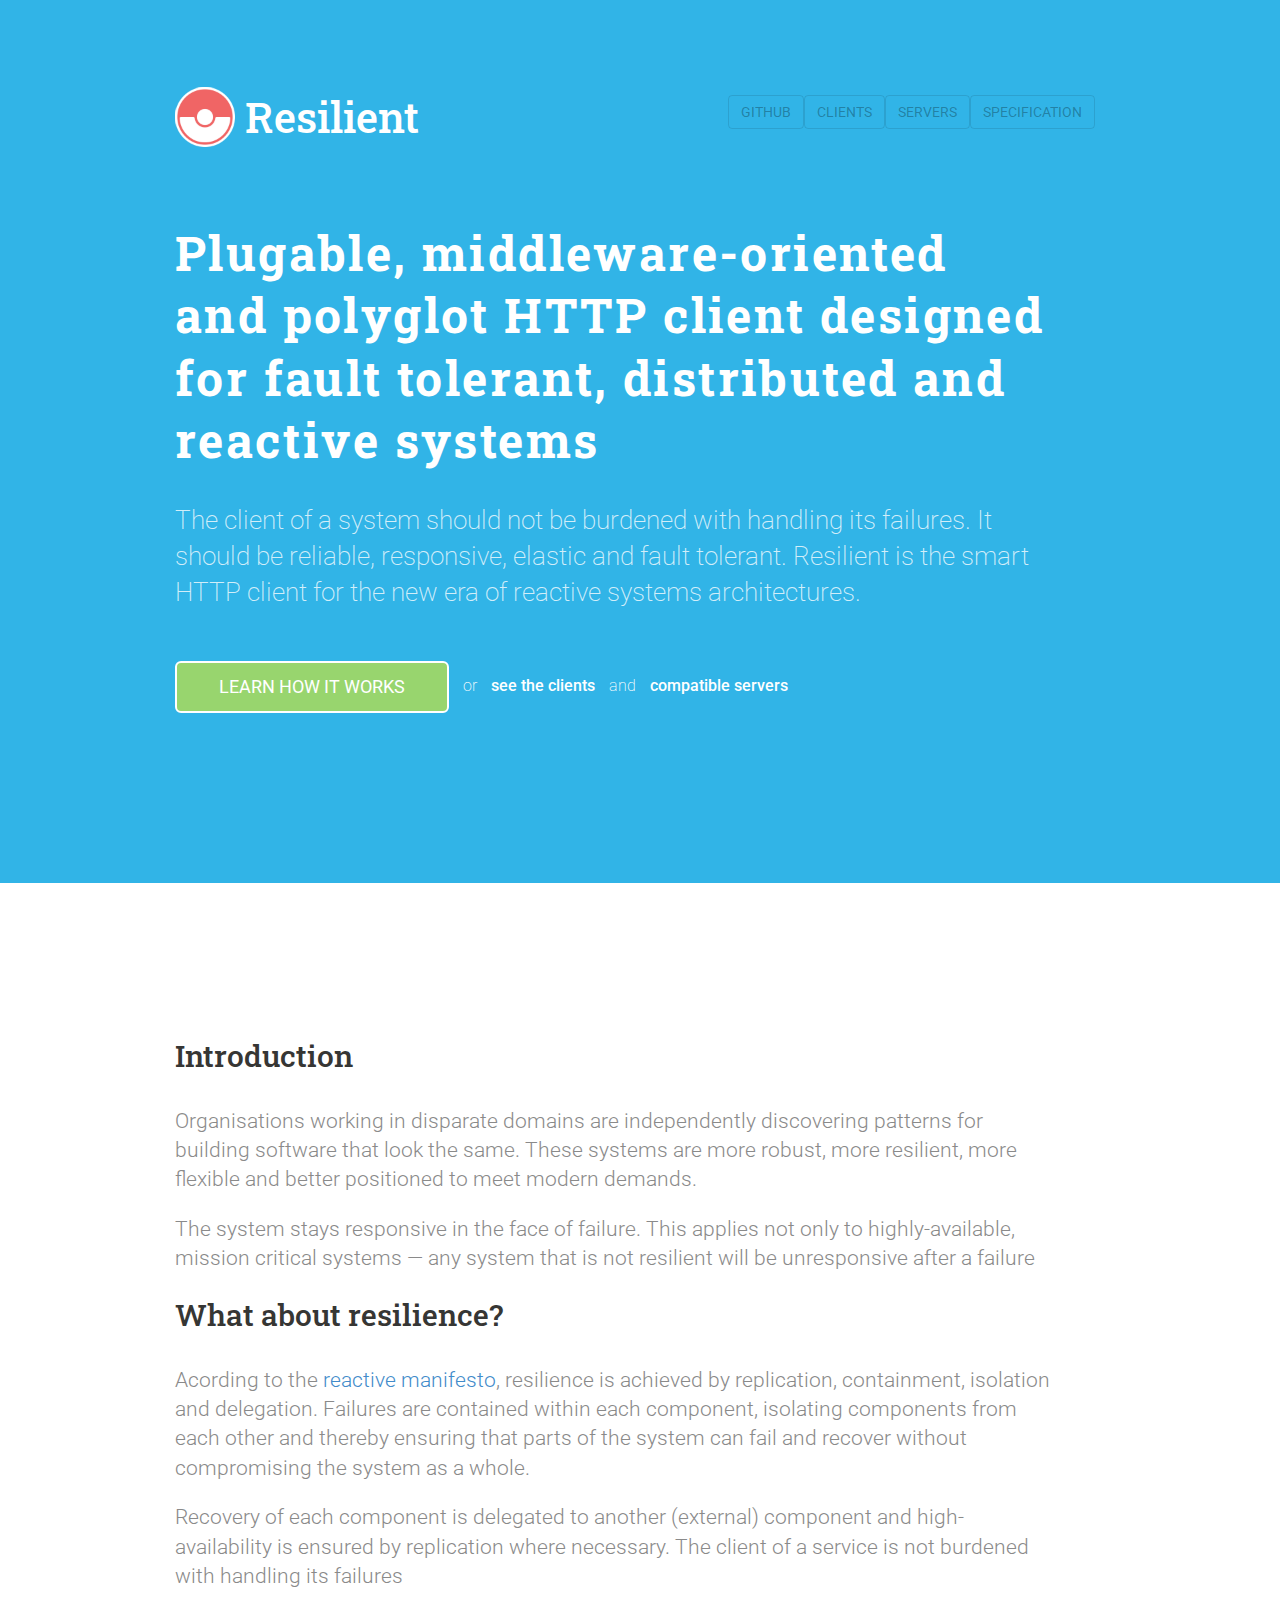
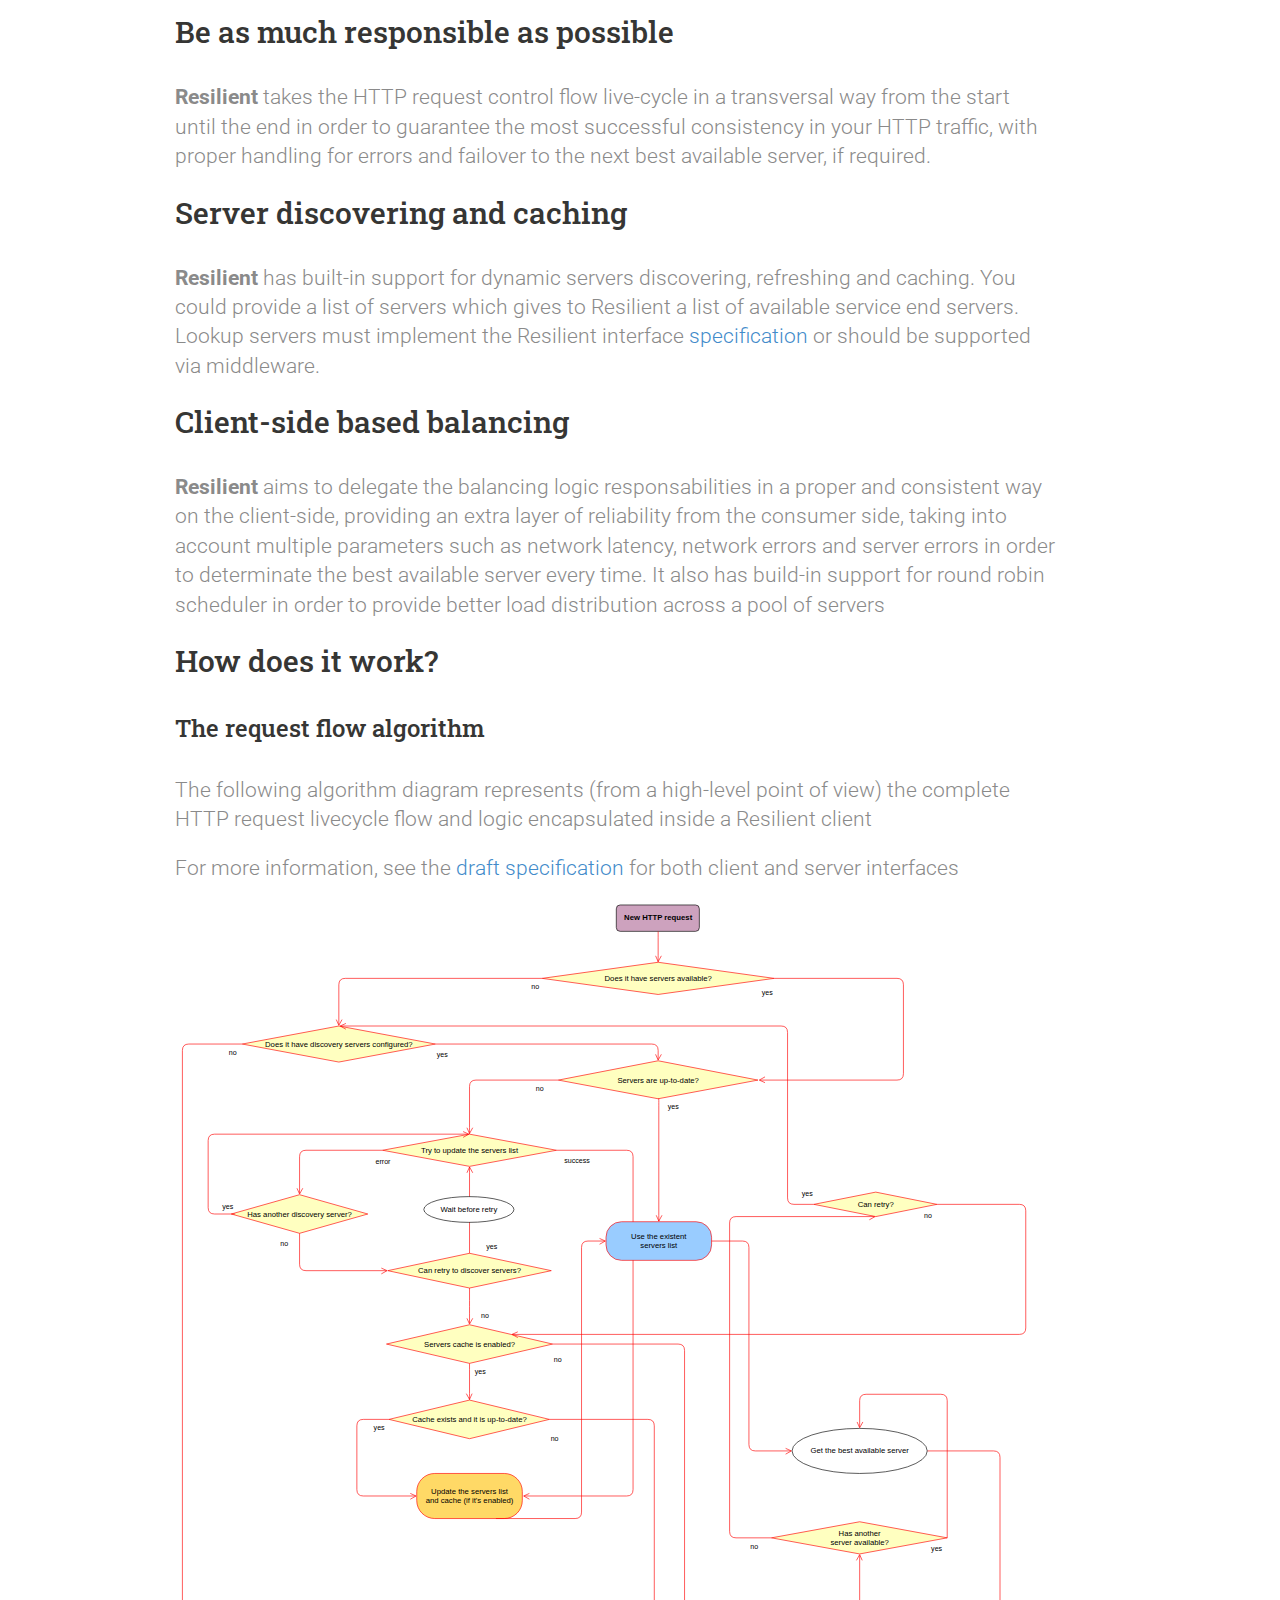
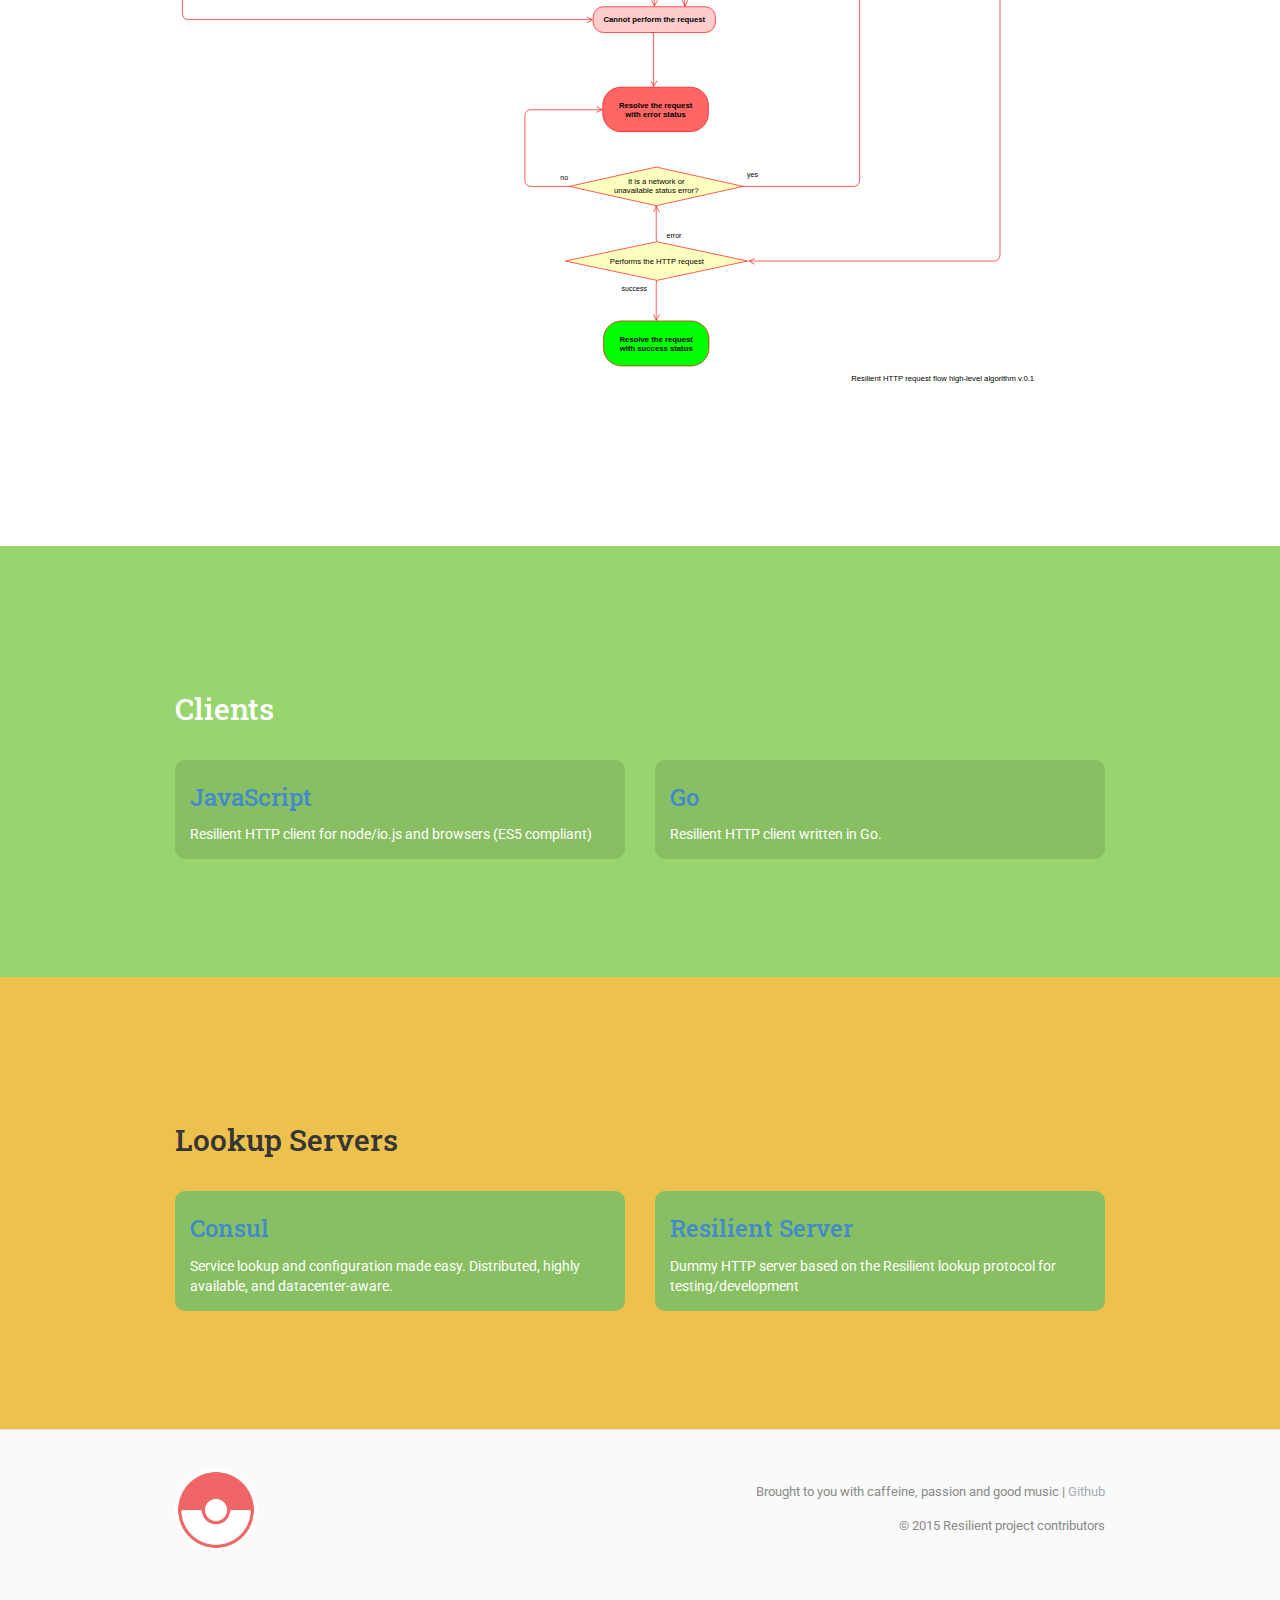
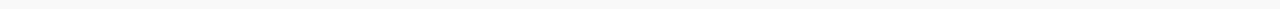
==== commit 9708f6f5: "refactor: descriptino" ====
--- a/index.html
+++ b/index.html
@@ -46,7 +46,7 @@
             <div class="row">
                 <div class="col-lg-12">
                     <div class="jumbotron-content" style="opacity: 1;">
-                        <h1 style="top: 1px;">Plugable, middleware-oriented and polyglot HTTP client designed for distributed, fault tolerant and reactive systems</h1>
+                        <h1 style="top: 1px;">Plugable, middleware-oriented and polyglot HTTP client designed for fault tolerant, distributed and reactive systems</h1>
                         <p class="lead">
                             The client of a system should not be burdened with handling its failures.
                             It should be reliable, responsive, elastic and fault tolerant. 
@@ -157,14 +157,13 @@
                 <div class="col-lg-6 testimonial">
                     <div class="quote">
                         <h3><a href="https://consul.io/">Consul</a></h3>
-                        <p>Service lookup and configuration made easy. Distributed, highly available, and datacenter-aware.
-                        (via <a href="https://github.com/h2non/resilient-consul">middleware</a>)</p>
+                        <p>Service lookup and configuration made easy. Distributed, highly available, and datacenter-aware.</p>
                     </div>
                 </div>
                 <div class="col-lg-6 testimonial">
                     <div class="quote">
                         <h3><a href="https://github.com/h2non/resilient-server/">Resilient Server</a></h3>
-                        <p>Dummy HTTP server fully compatible with the Resilient lookup protocol for testing/development</p>
+                        <p>Dummy HTTP server based on the Resilient lookup protocol for testing/development</p>
                     </div>
                 </div>
             </div>
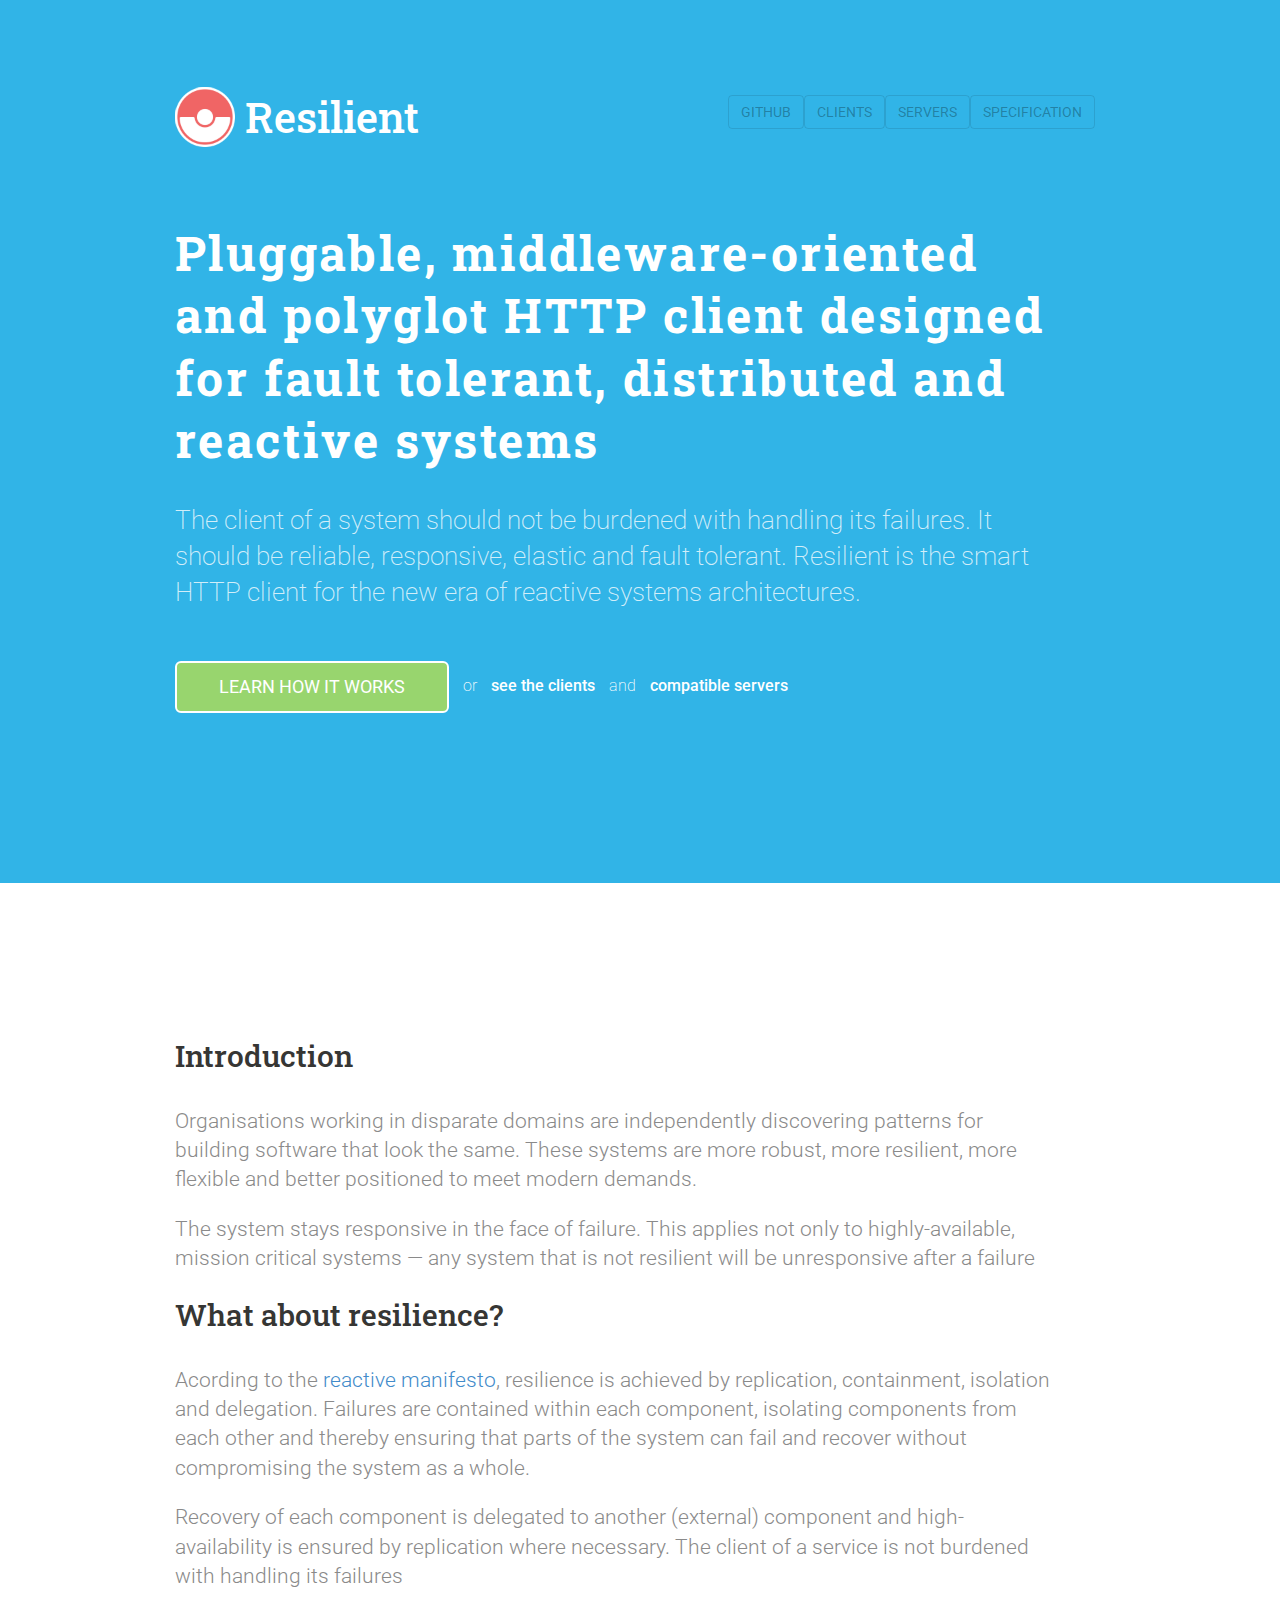
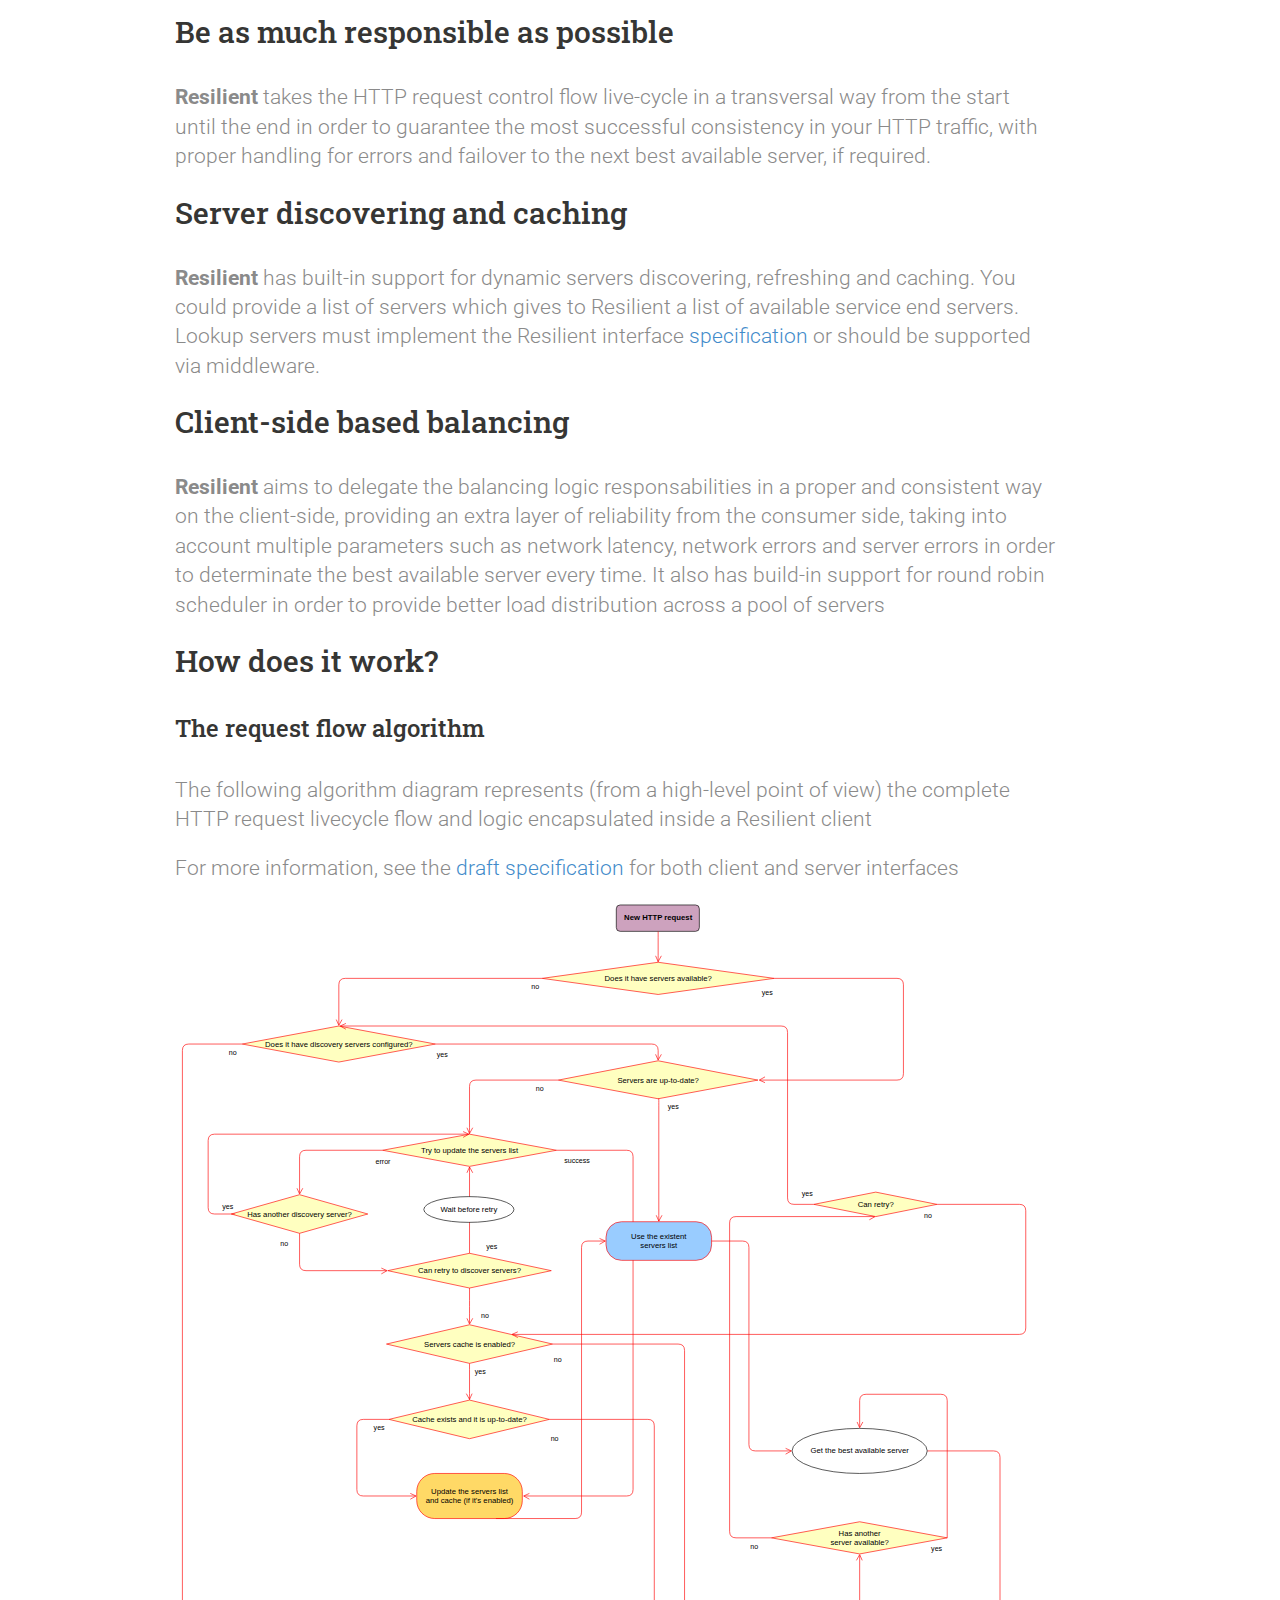
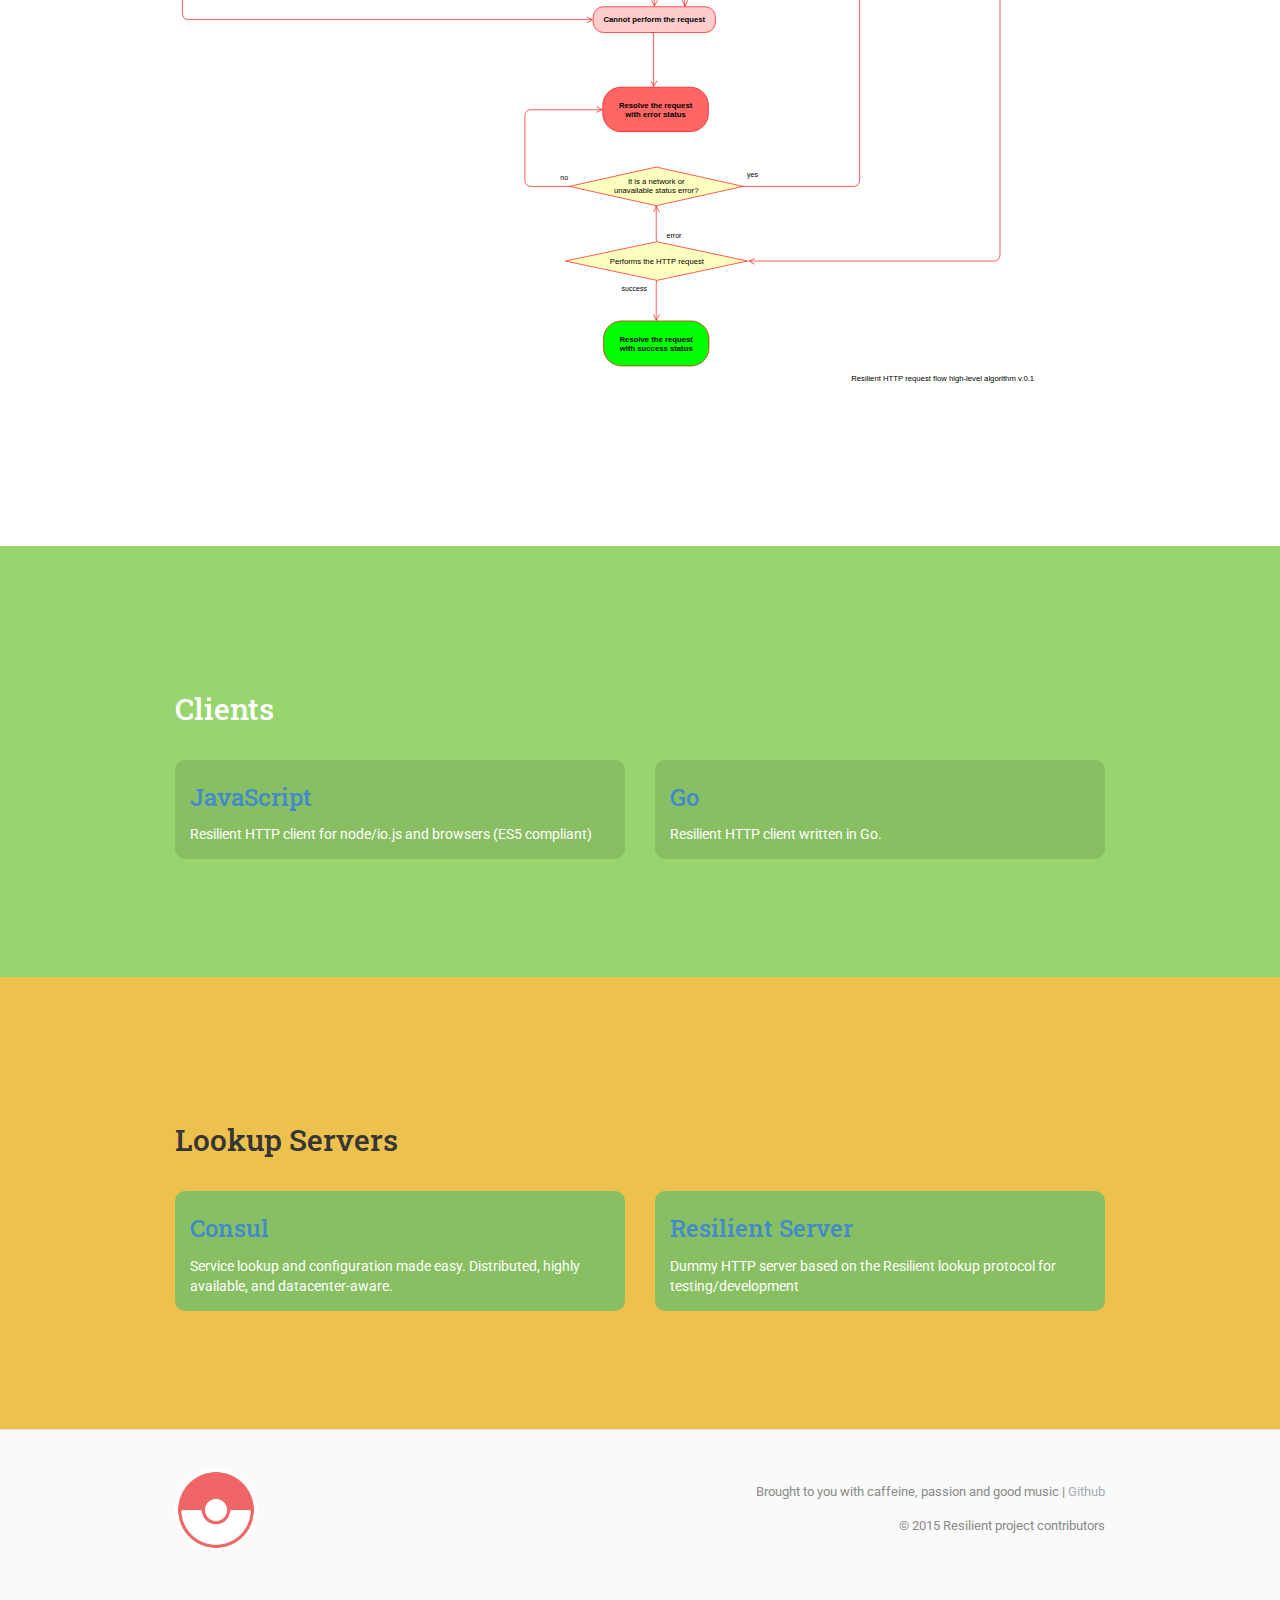
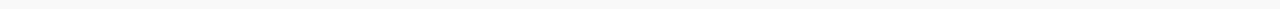
==== commit 75f248ea: "fit(docs): typo" ====
--- a/index.html
+++ b/index.html
@@ -4,7 +4,7 @@
     <meta http-equiv="Content-Type" content="text/html; charset=UTF-8">
     <meta charset="utf-8">
     <meta name="viewport" content="width=device-width, initial-scale=1.0">
-    <meta name="description" content="Poliglot, fault tolerant, balance and configurable HTTP client for distributed and reactive systems">
+    <meta name="description" content="Polyglot, fault tolerant, balance and configurable HTTP client for distributed and reactive systems">
     <meta name="keywords" content="http, protocol, resilient, reactive, elastic, reactive, distributed, balanced, balancer">
     <meta name="robots" content="noindex, nofollow">
     <link rel="shortcut icon" href="images/favicon.ico" type="image/x-icon">
@@ -46,7 +46,7 @@
             <div class="row">
                 <div class="col-lg-12">
                     <div class="jumbotron-content" style="opacity: 1;">
-                        <h1 style="top: 1px;">Plugable, middleware-oriented and polyglot HTTP client designed for fault tolerant, distributed and reactive systems</h1>
+                        <h1 style="top: 1px;">Pluggable, middleware-oriented and polyglot HTTP client designed for fault tolerant, distributed and reactive systems</h1>
                         <p class="lead">
                             The client of a system should not be burdened with handling its failures.
                             It should be reliable, responsive, elastic and fault tolerant. 
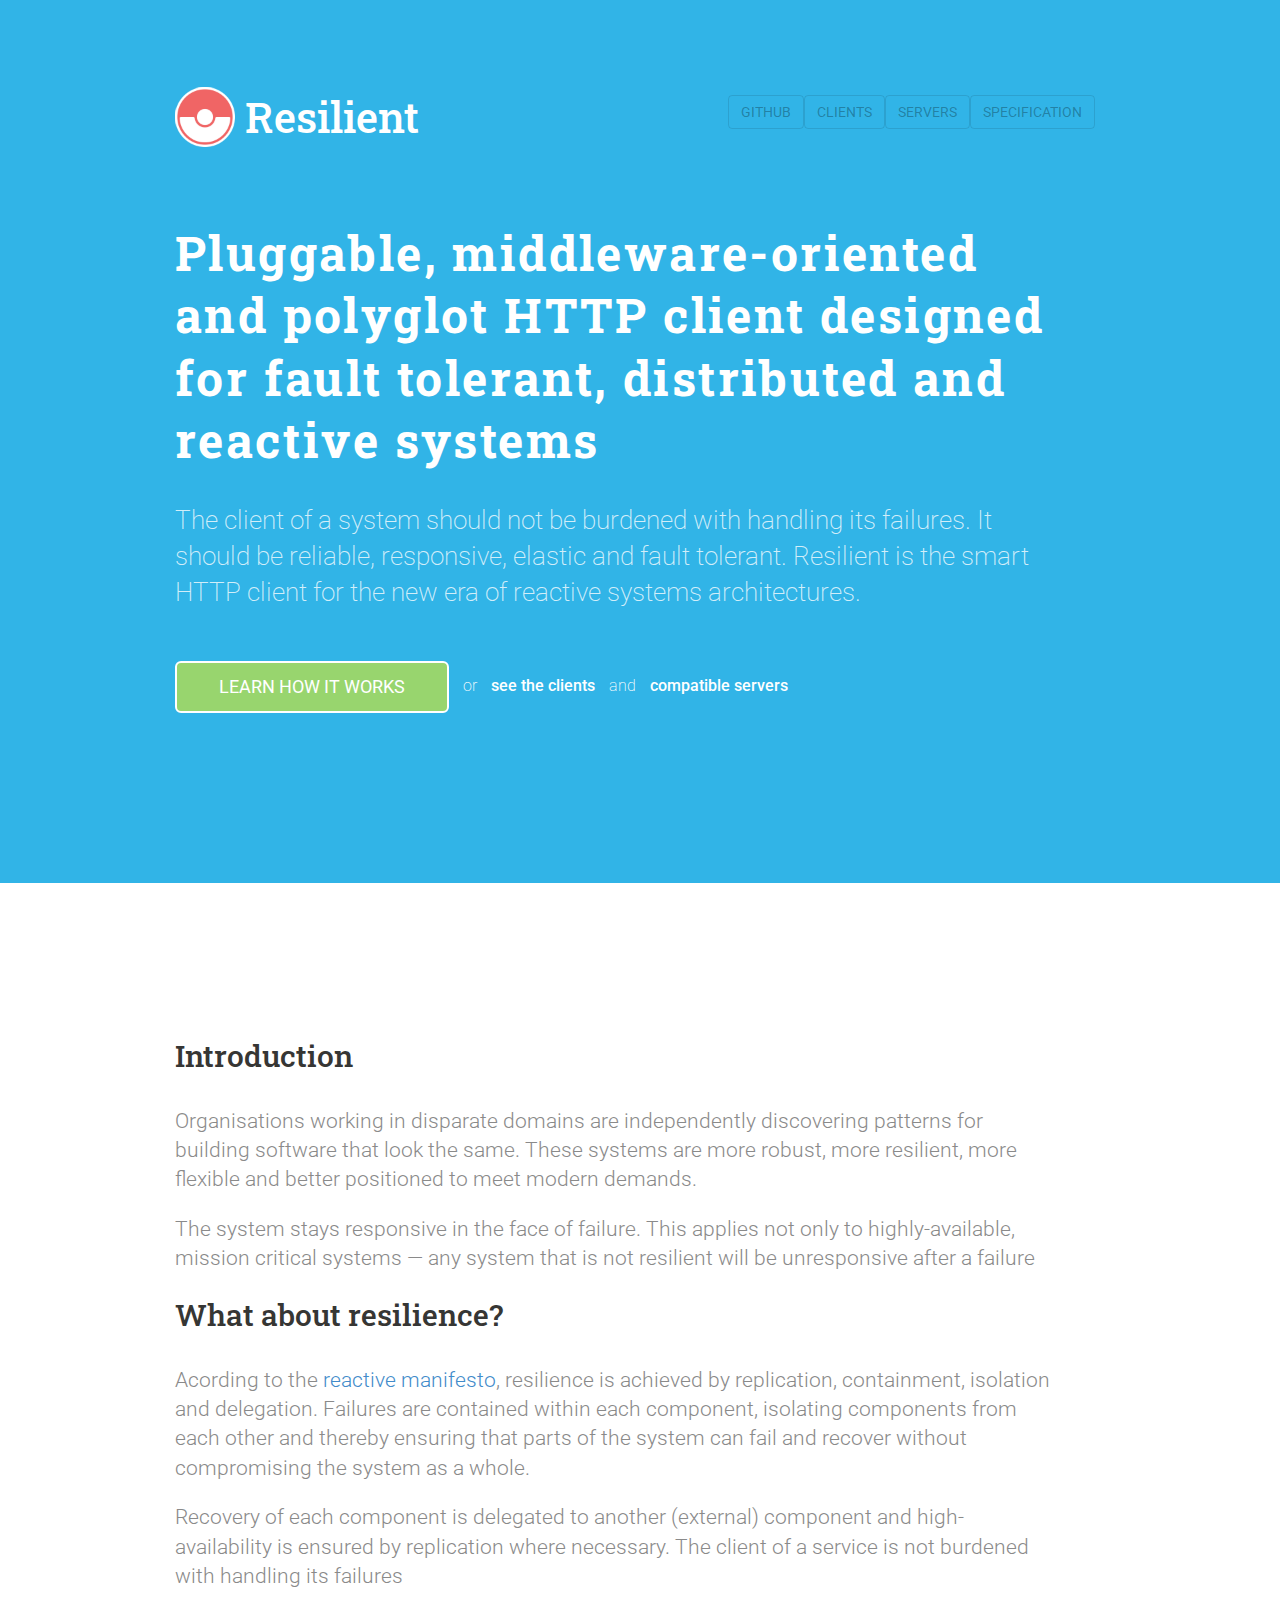
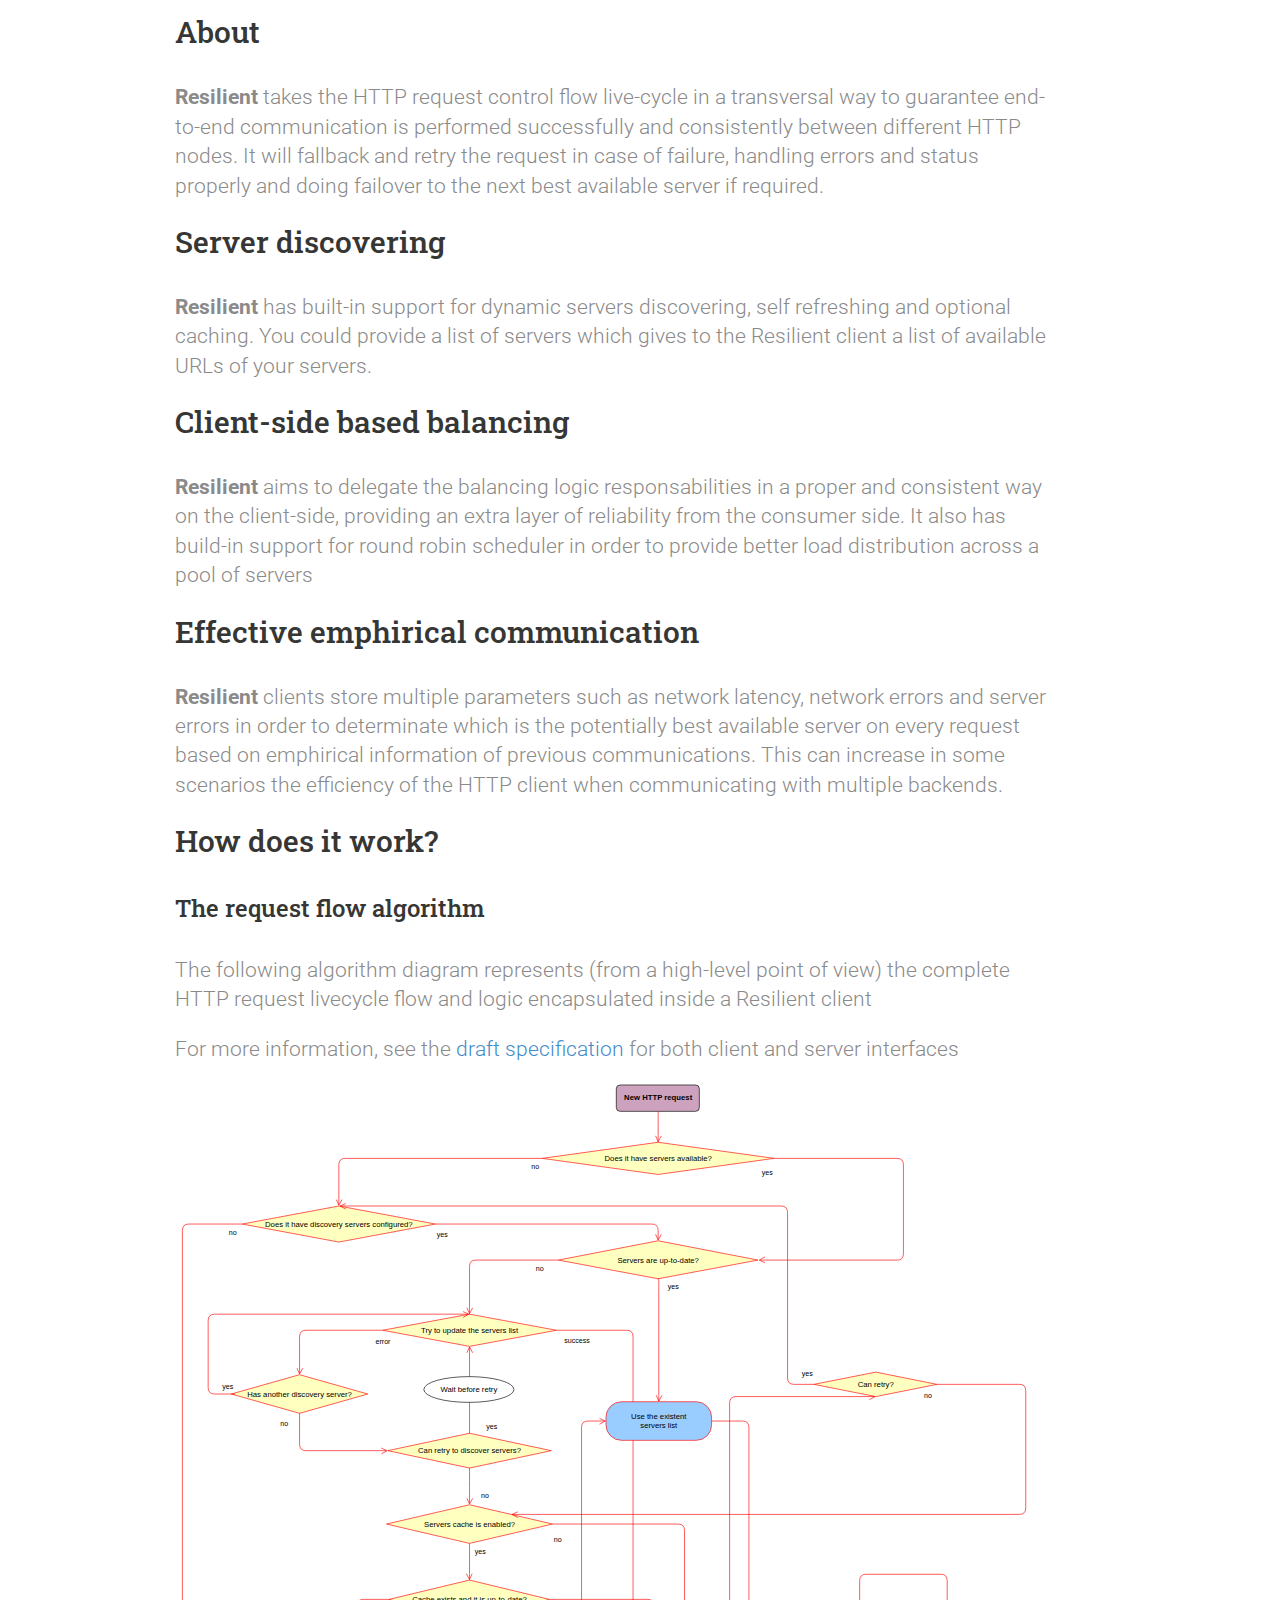
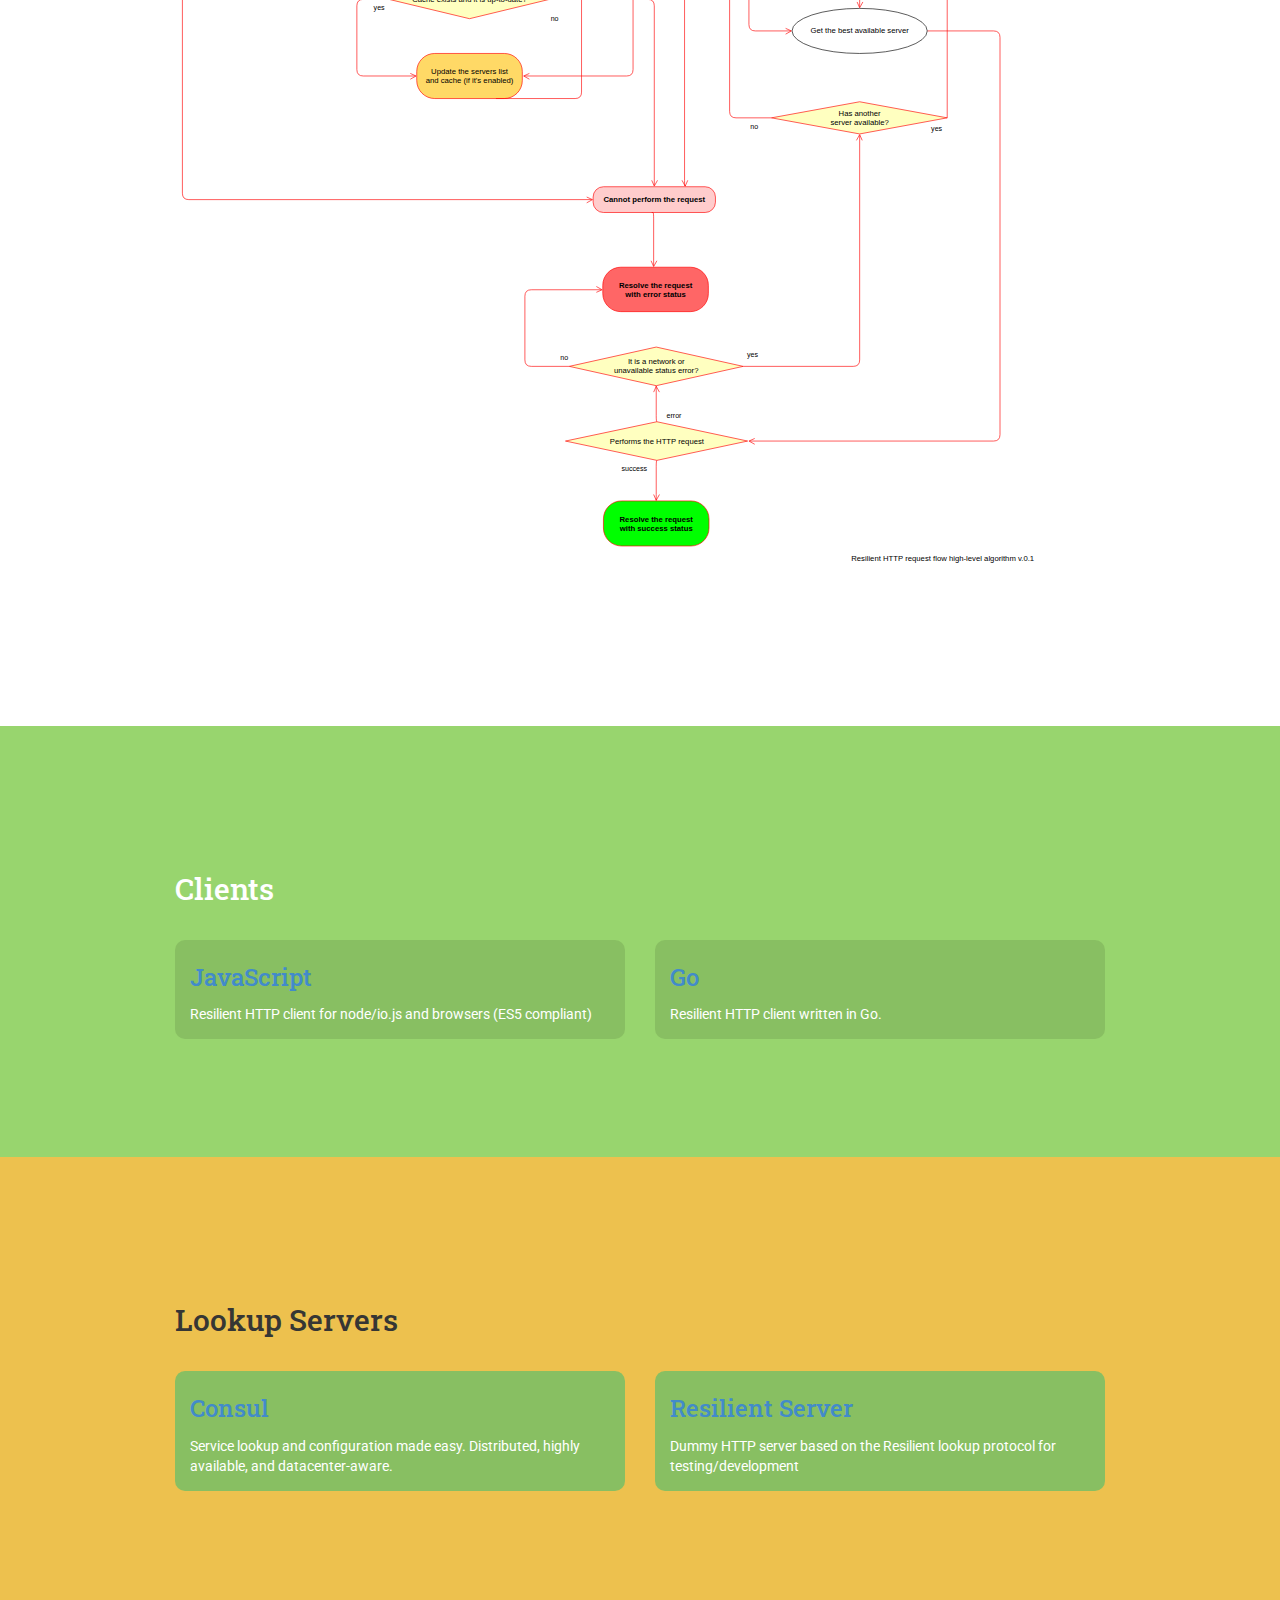
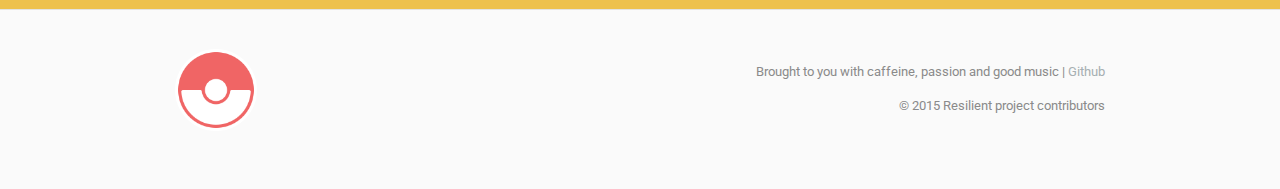
==== commit 4a1f3f2e: "refactor(docs): description" ====
--- a/index.html
+++ b/index.html
@@ -86,29 +86,35 @@
                 The client of a service is not burdened with handling its failures
             </p>            
 
-            <h2 class="headline">Be as much responsible as possible</h2>
+            <h2 class="headline">About</h2>
             <p class="lead lead-custom">
                 <b>Resilient</b> takes the HTTP request control flow live-cycle in a transversal way 
-                from the start until the end in order to guarantee the most successful
-                consistency in your HTTP traffic, with proper handling for errors 
-                and failover to the next best available server, if required.
-            </p>
-
-            <h2 class="headline">Server discovering and caching</h2>
-            <p class="lead lead-custom">
-                <b>Resilient</b> has built-in support for dynamic servers discovering, refreshing and caching.
-                You could provide a list of servers which gives to Resilient a list of available service end servers.
-                Lookup servers must implement the Resilient interface <a href="https://github.com/resilient-http/spec">specification</a>
-                or should be supported via middleware.
+                to guarantee end-to-end communication is performed successfully and 
+                consistently between different HTTP nodes. 
+                It will fallback and retry the request in case of failure, handling errors and status properly 
+                and doing failover to the next best available server if required.
+            </p>
+
+            <h2 class="headline">Server discovering</h2>
+            <p class="lead lead-custom">
+                <b>Resilient</b> has built-in support for dynamic servers discovering, self refreshing and optional caching.
+                You could provide a list of servers which gives to the Resilient client a list of available URLs of your servers.
             </p>
 
             <h2 class="headline">Client-side based balancing</h2>
             <p class="lead lead-custom">
                 <b>Resilient</b> aims to delegate the balancing logic responsabilities 
                 in a proper and consistent way on the client-side, providing an extra layer of reliability 
-                from the consumer side, taking into account multiple parameters such as network latency, network errors and server errors 
-                in order to determinate the best available server every time. It also has build-in support
+                from the consumer side. It also has build-in support
                 for round robin scheduler in order to provide better load distribution across a pool of servers
+            </p>
+
+            <h2 class="headline">Effective emphirical communication</h2>
+            <p class="lead lead-custom">
+                <b>Resilient</b> clients store multiple parameters such as network latency, network errors and server errors 
+                in order to determinate which is the potentially best available server on every request based 
+                on emphirical information of previous communications.
+                This can increase in some scenarios the efficiency of the HTTP client when communicating with multiple backends.
             </p>
     
             <!--
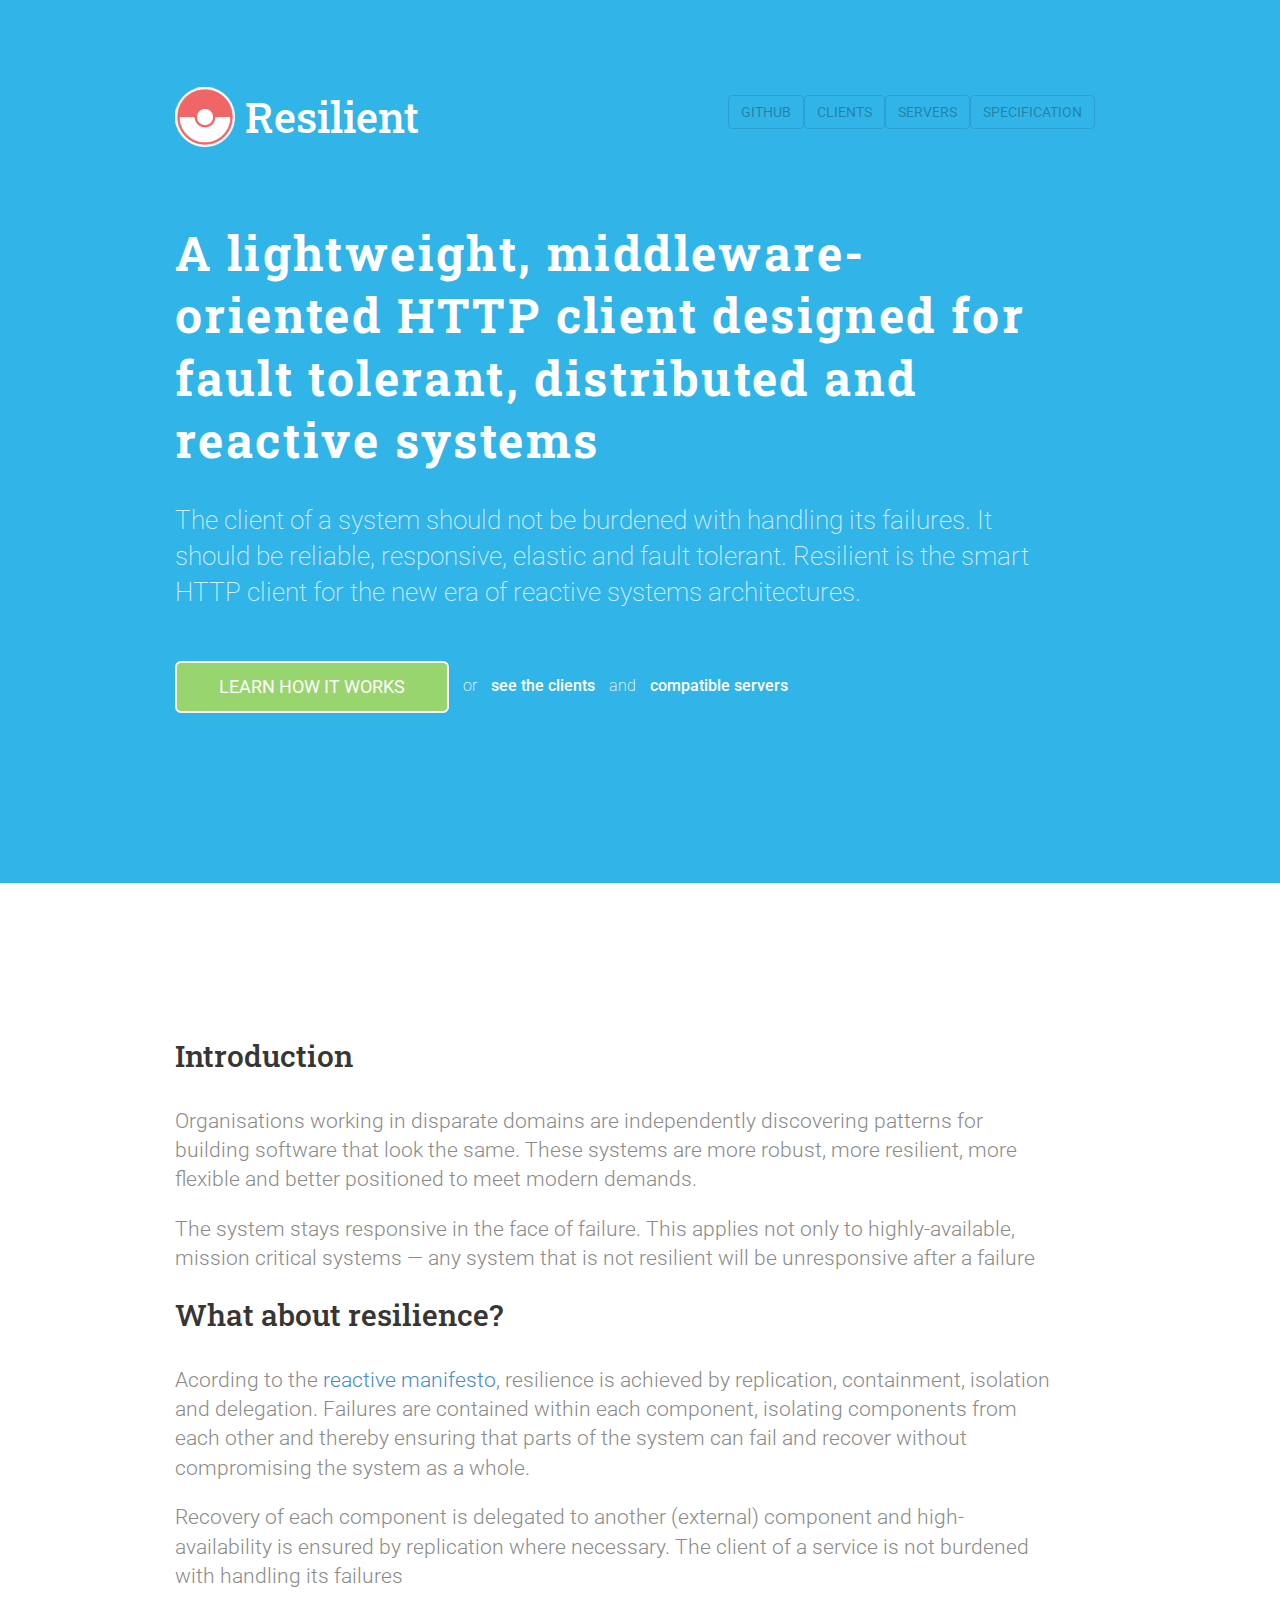
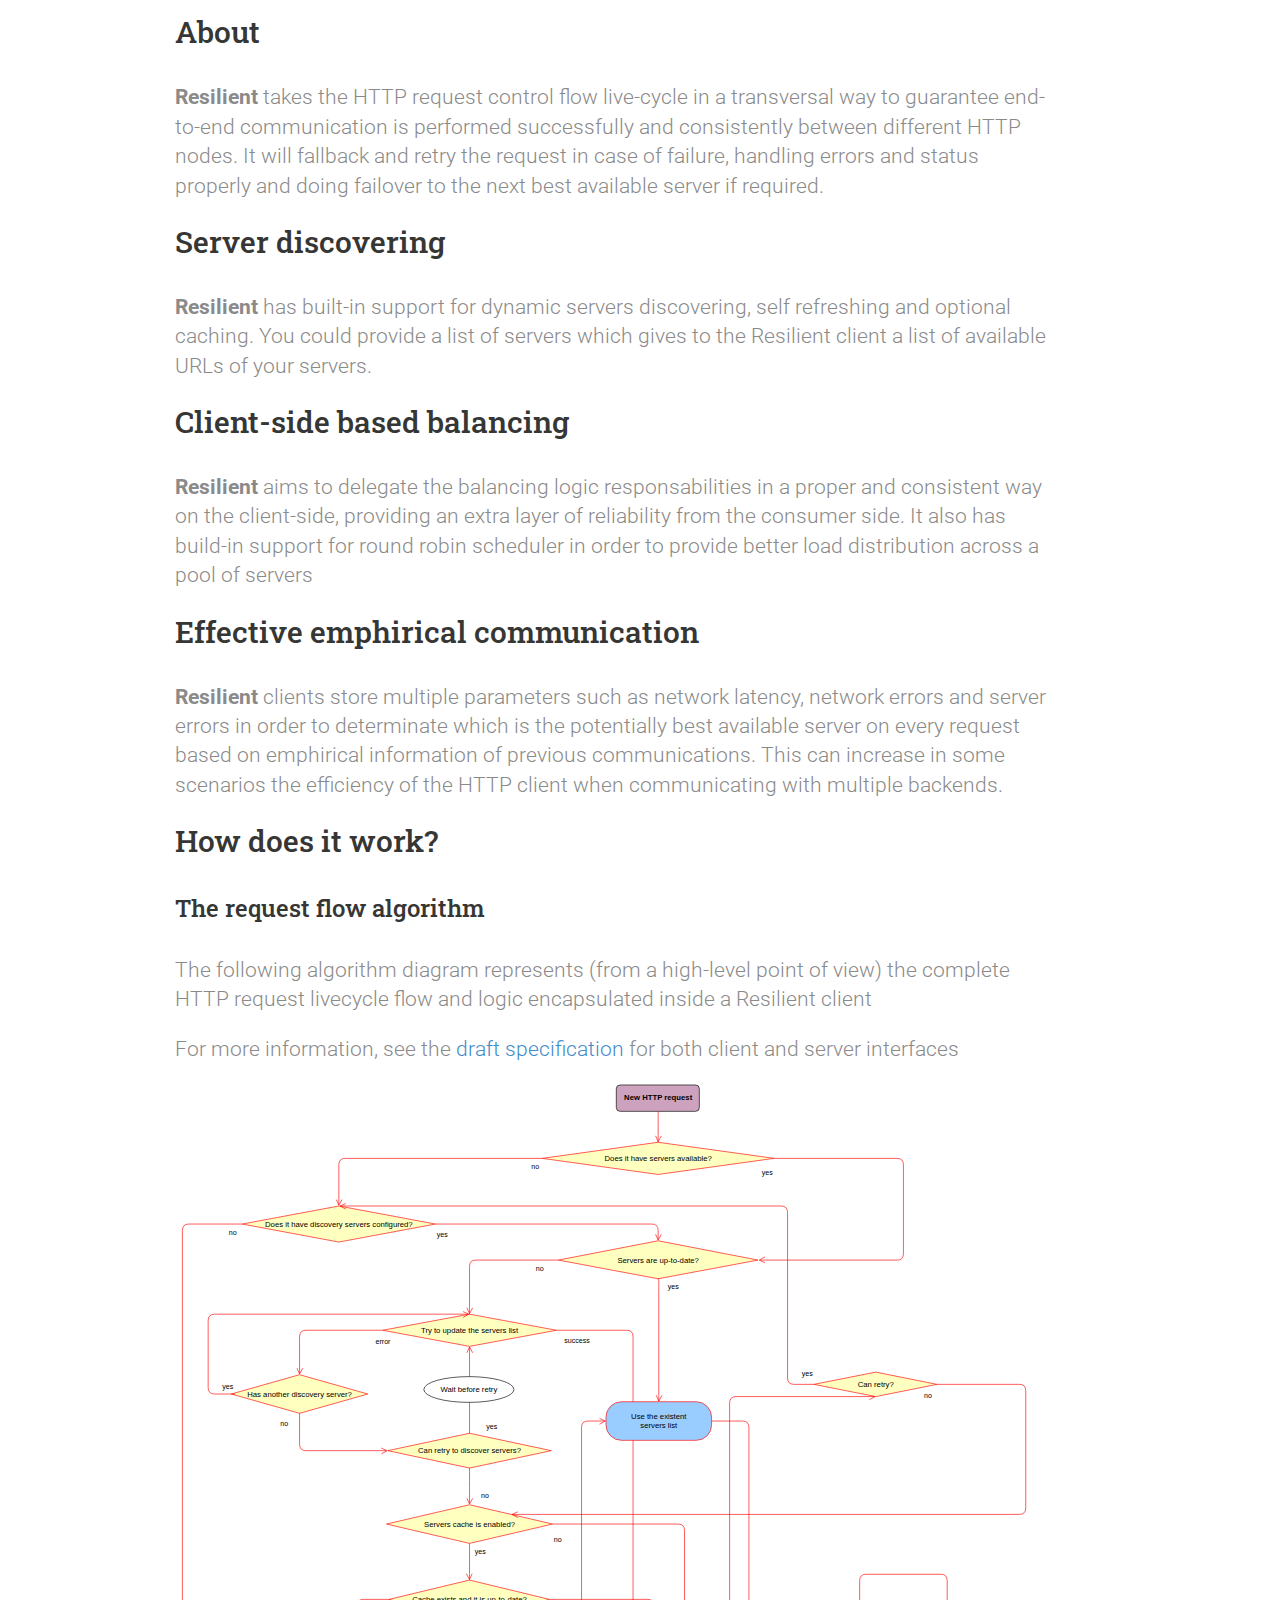
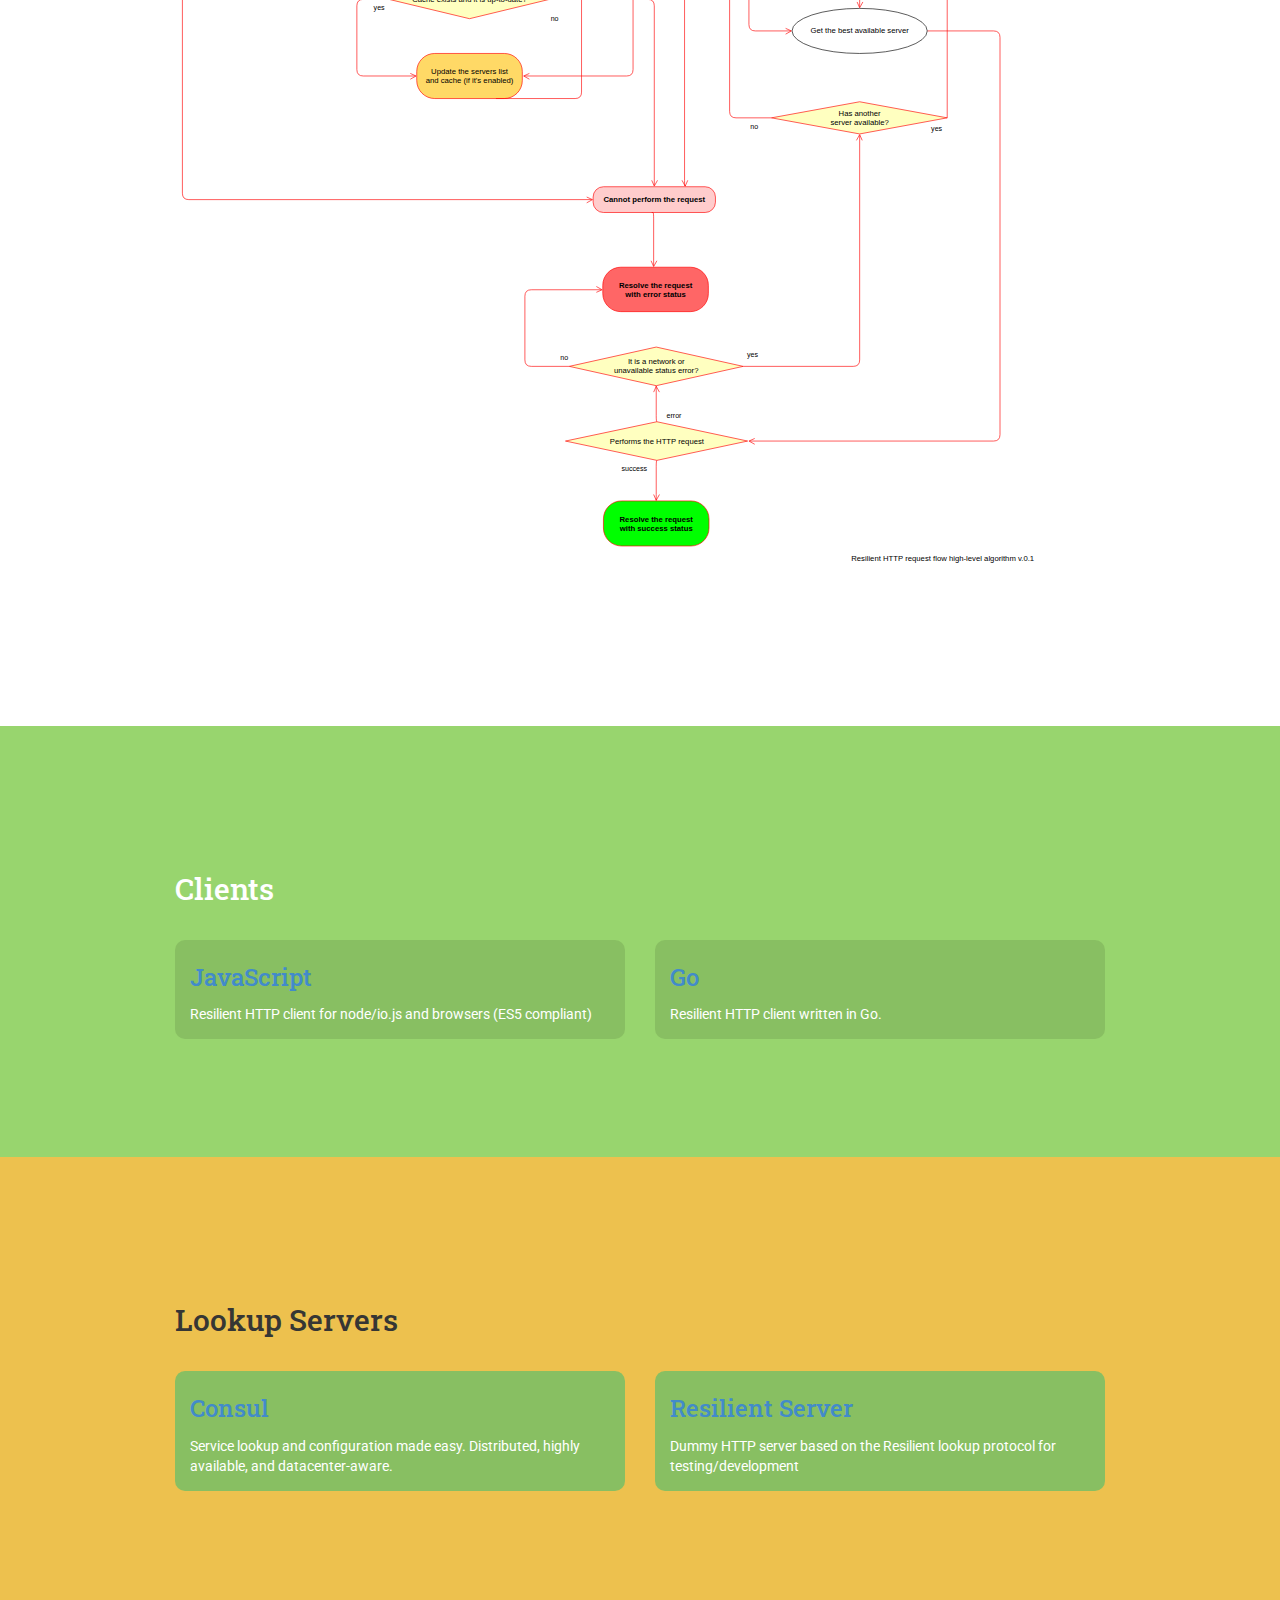
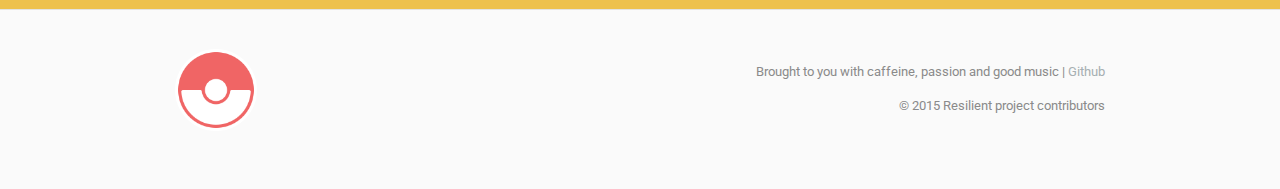
==== commit 0069ca50: "feat(docs): update description" ====
--- a/index.html
+++ b/index.html
@@ -46,7 +46,7 @@
             <div class="row">
                 <div class="col-lg-12">
                     <div class="jumbotron-content" style="opacity: 1;">
-                        <h1 style="top: 1px;">Pluggable, middleware-oriented and polyglot HTTP client designed for fault tolerant, distributed and reactive systems</h1>
+                        <h1 style="top: 1px;">A lightweight, middleware-oriented HTTP client designed for fault tolerant, distributed and reactive systems</h1>
                         <p class="lead">
                             The client of a system should not be burdened with handling its failures.
                             It should be reliable, responsive, elastic and fault tolerant. 
